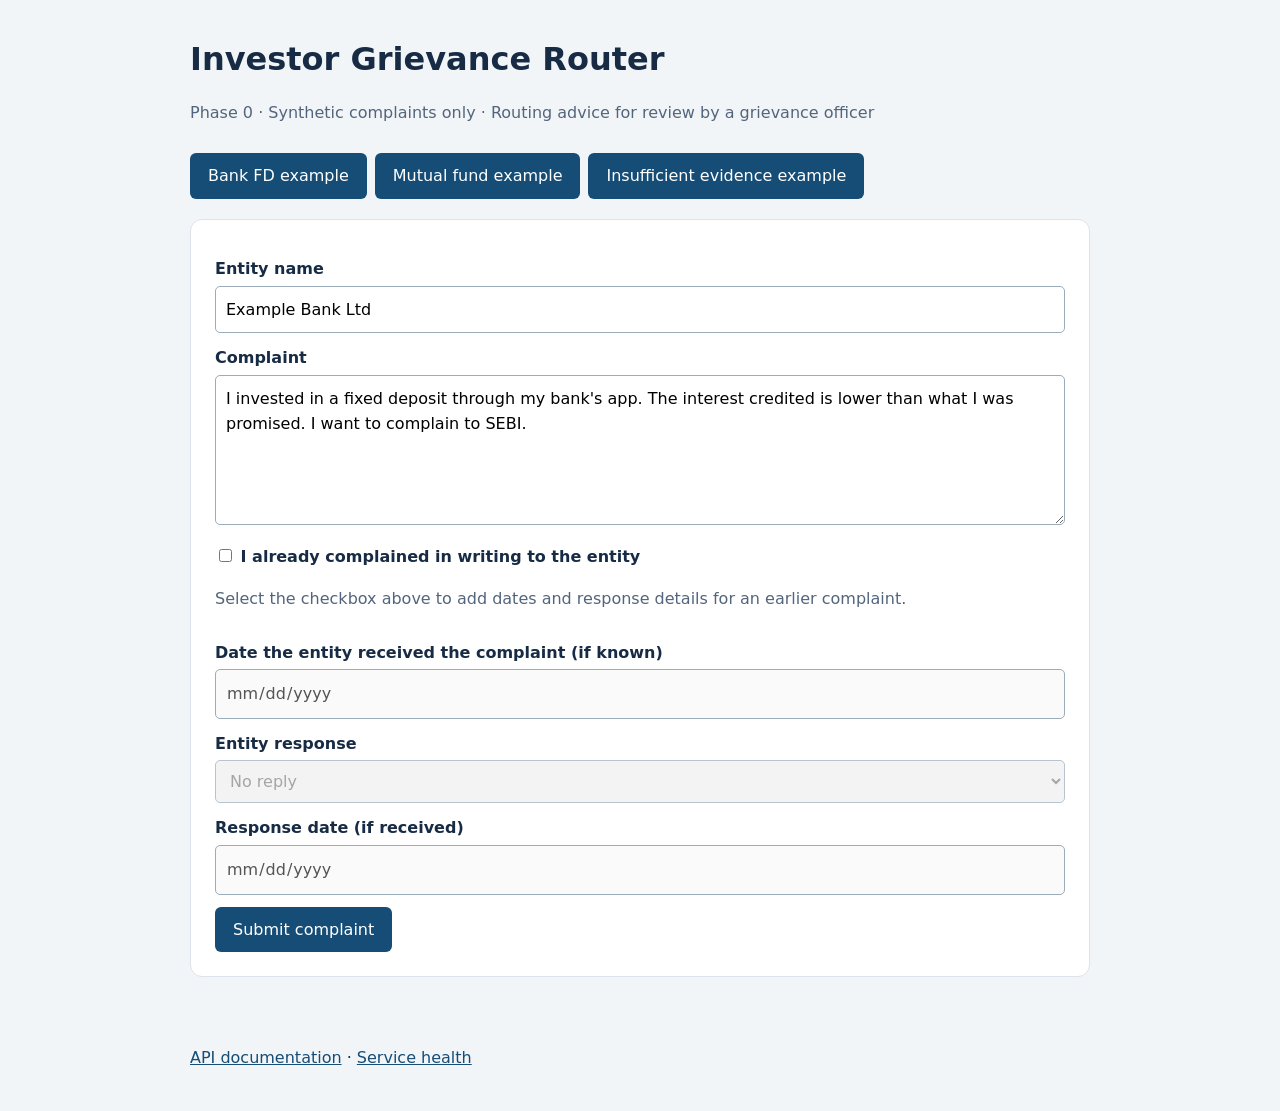
==== app/static/index.html @ 8669c301 "feat: implement verified Phase 0 grievance routing application" ====
<!doctype html>
<html lang="en">
<head>
  <meta charset="utf-8"><meta name="viewport" content="width=device-width,initial-scale=1">
  <title>Investor Grievance Router</title>
  <style>
    :root{font:16px/1.6 system-ui;color:#172b44;background:#f2f5f8}body{max-width:900px;margin:40px auto;padding:0 20px}h1{line-height:1.2}form,section{background:white;padding:24px;border-radius:12px;margin:20px 0;border:1px solid #dde3eb}label{display:block;margin:12px 0 4px;font-weight:600}input,textarea,select,button{font:inherit;box-sizing:border-box}input:not([type=checkbox]),textarea,select{width:100%;padding:10px;border:1px solid #9aabba;border-radius:5px}button{padding:10px 18px;margin:12px 8px 0 0;border:0;border-radius:6px;background:#164d77;color:white;cursor:pointer}button:disabled{opacity:.5}pre{white-space:pre-wrap;overflow-wrap:anywhere;background:#f2f5f8;padding:14px;font:14px/1.6 system-ui}.note{color:#53657c}.error{color:#a02525}#status{min-height:2em}a{color:#164d77}
  </style>
</head>
<body>
  <h1>Investor Grievance Router</h1>
  <p class="note">Phase 0 · Synthetic complaints only · Routing advice for review by a grievance officer</p>
  <button type="button" data-demo="fd">Bank FD example</button><button type="button" data-demo="mf">Mutual fund example</button><button type="button" data-demo="unknown">Insufficient evidence example</button>
  <form id="complaint-form">
    <label for="entity">Entity name</label><input id="entity" required maxlength="200" value="Example Bank Ltd">
    <label for="complaint">Complaint</label><textarea id="complaint" required minlength="20" maxlength="5000" rows="5"></textarea>
    <label><input type="checkbox" id="approached"> I already complained in writing to the entity</label>
    <p class="note">Select the checkbox above to add dates and response details for an earlier complaint.</p>
    <fieldset id="prior-details" disabled style="border:0;padding:0;margin:0">
    <label for="prior-date">Date the entity received the complaint (if known)</label><input id="prior-date" type="date" min="1900-01-01">
    <label for="reply">Entity response</label><select id="reply"><option value="none">No reply</option><option value="pending">Pending</option><option value="rejected">Rejected</option><option value="unsatisfactory">Unsatisfactory</option><option value="resolved">Resolved</option></select>
    <label for="reply-date">Response date (if received)</label><input id="reply-date" type="date" min="1900-01-01">
    </fieldset>
    <button id="submit" type="submit">Submit complaint</button>
  </form>
  <p id="status" role="status" aria-live="polite"></p>
  <section id="result" hidden></section>
  <p><a href="/docs">API documentation</a> · <a href="/health">Service health</a></p>
  <script>
    const $ = id => document.getElementById(id);
    const demos = {
      fd: ["Example Bank Ltd", "I invested in a fixed deposit through my bank's app. The interest credited is lower than what I was promised. I want to complain to SEBI."],
      mf: ["Example AMC", "My mutual fund redemption proceeds haven't been paid for 3 weeks."],
      unknown: ["Example Insurance", "My health insurance claim was rejected and I need help raising a complaint."]
    };
    function syncPriorDetails(){
      const approached=$('approached').checked;$('prior-details').disabled=!approached;
      if(!approached){$('prior-date').value='';$('reply').value='none';$('reply-date').value='';}
      validateDates();
    }
    function validateDates(){
      const now=new Date();const today=`${now.getFullYear()}-${String(now.getMonth()+1).padStart(2,'0')}-${String(now.getDate()).padStart(2,'0')}`;
      for(const id of ['prior-date','reply-date']){
        const input=$(id);input.max=today;input.setCustomValidity('');
        if(input.value && (input.value<'1900-01-01' || input.value>today))input.setCustomValidity('Enter a date between 1 January 1900 and today.');
      }
      const prior=$('prior-date').value,reply=$('reply-date').value;
      if(reply && !prior)$('reply-date').setCustomValidity('Enter the date the entity received your complaint before adding a response date.');
      else if(prior && reply && reply<prior)$('reply-date').setCustomValidity('The response date cannot be before the complaint date.');
    }
    $('approached').addEventListener('change',syncPriorDetails);
    for(const id of ['prior-date','reply-date'])$(id).addEventListener('input',validateDates);
    $('complaint-form').addEventListener('invalid',event=>{
      $('status').className='error';$('status').textContent=event.target.validationMessage;
    },true);
    function preset(key){[$('entity').value,$('complaint').value]=demos[key];$('approached').checked=false;syncPriorDetails();}
    document.querySelectorAll('[data-demo]').forEach(b=>b.onclick=()=>preset(b.dataset.demo));preset('fd');
    function add(parent,tag,text){const e=document.createElement(tag);e.textContent=text;parent.appendChild(e);return e;}
    function render(result){const root=$('result');root.replaceChildren();root.hidden=false;
      add(root,'h2',result.target_authority);add(root,'p',result.uncertain?'Human review required':result.routing.replaceAll('_',' '));
      add(root,'h3','What to do now');add(root,'p',result.immediate_action);
      add(root,'h3','Reasoning');add(root,'p',result.rationale);
      add(root,'p','Product: '+result.product+' · Entity: '+result.entity_type+' · Eligibility: '+result.eligibility.replaceAll('_',' '));
      add(root,'h3','Next steps');const list=add(root,'ol','');result.next_steps.forEach(s=>add(list,'li',s));
      add(root,'h3','Regulatory evidence');result.regulatory_citations.forEach(c=>{const d=add(root,'details','');add(d,'summary',`${c.document_id} · §${c.section} · PDF page ${c.page}`);add(d,'pre',c.quote);add(d,'small',`${c.filename} | ${c.chunk_id} | SHA-256: ${c.sha256}`);});
      add(root,'p',result.verification);const trace=add(root,'details','');add(trace,'summary','Agent handoff and retrieval trace');result.agent_trace.forEach(e=>add(trace,'p',e.agent+' → '+e.action+': '+e.detail));
    }
    function validationMessage(detail){
      if(typeof detail==='string')return detail;
      const labels={entity_complaint_date:'Complaint date',entity_response_date:'Response date',incident_date:'Incident date',complaint_text:'Complaint',entity_name:'Entity name'};
      if(Array.isArray(detail))return detail.map(error=>{
        const field=(error.loc||[]).filter(part=>part!=='body').pop();const label=labels[field]||field;
        return (label?label+': ':'')+(error.msg||'Check your input').replace(/^Value error, /,'');
      }).join('\n');
      return 'Unable to submit the complaint. Please check your input and try again.';
    }
    async function json(url,options){const response=await fetch(url,options);const body=await response.json();if(!response.ok)throw Error(validationMessage(body.detail));return body;}
    $('complaint-form').onsubmit=async event=>{event.preventDefault();validateDates();if(!$('complaint-form').reportValidity())return;$('submit').disabled=true;$('result').hidden=true;$('status').className='';
      try{const payload={complaint_text:$('complaint').value,entity_name:$('entity').value,approached_entity_first:$('approached').checked};
        if(payload.approached_entity_first){payload.entity_response=$('reply').value;if($('prior-date').value)payload.entity_complaint_date=$('prior-date').value;if($('reply-date').value)payload.entity_response_date=$('reply-date').value;}
        const job=await json('/api/v1/grievances',{method:'POST',headers:{'Content-Type':'application/json'},body:JSON.stringify(payload)});
        const deadline=Date.now()+240000;
        while(Date.now()<deadline){const state=await json(job.status_url);$('status').textContent=`Run ${job.run_id}: ${state.status}`;
          if(state.status==='finished'){render(await json(job.result_url));return;}
          if(['failed','stopped','canceled'].includes(state.status))throw Error(state.error||'Processing failed');
          await new Promise(resolve=>setTimeout(resolve,1000));}
        throw Error('Polling timed out. Check the run status at '+job.status_url);
      }catch(error){$('status').className='error';$('status').textContent=error.message;}finally{$('submit').disabled=false;}
    };
  </script>
</body>
</html>
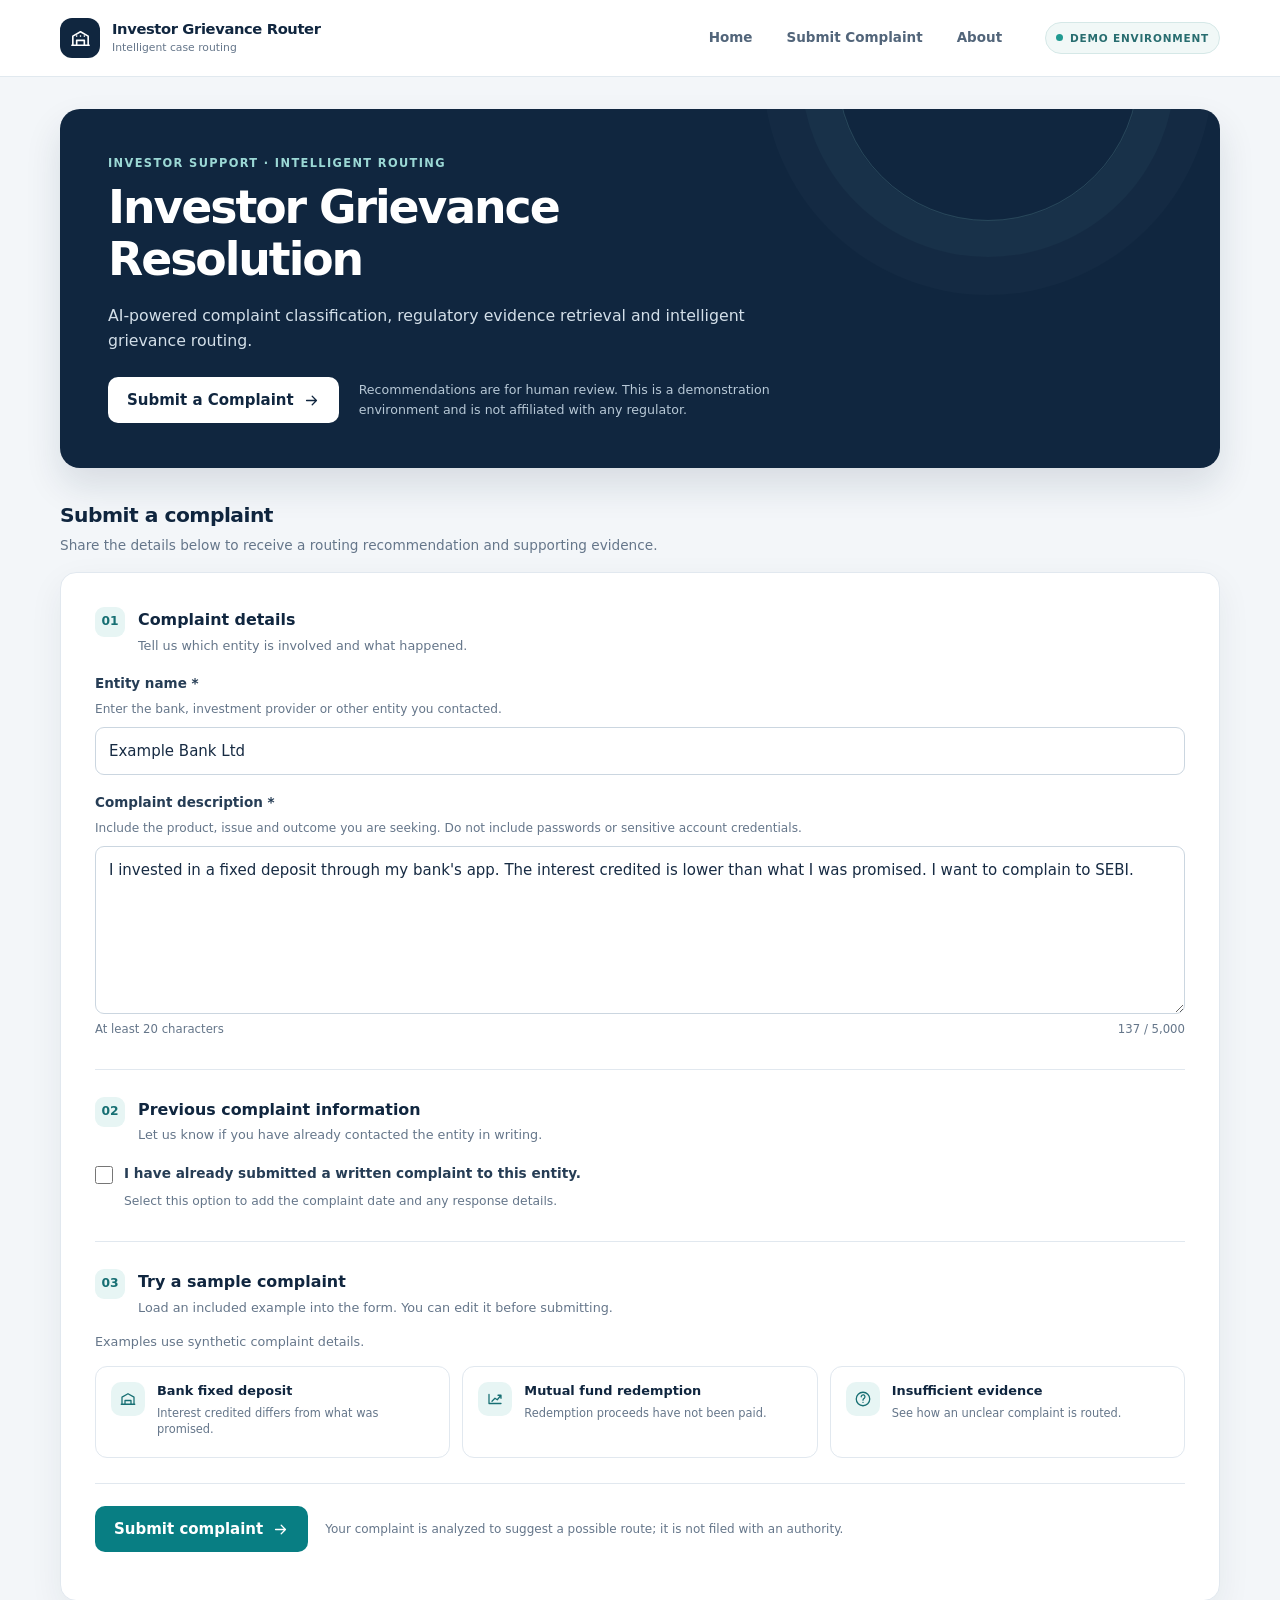
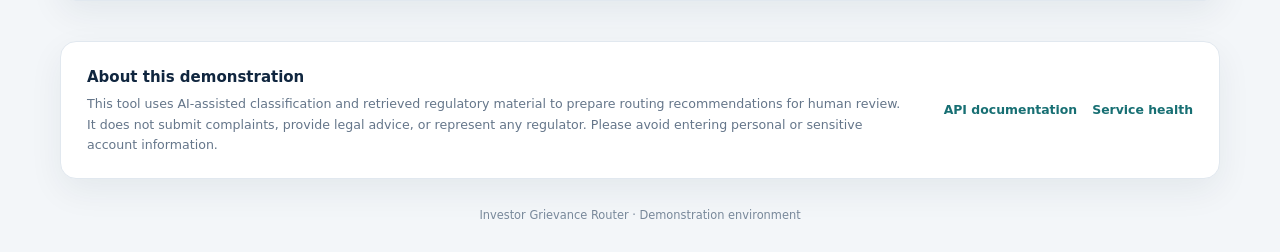
==== commit 7389d79e: "Redesign investor grievance router UI" ====
--- a/app/static/index.html
+++ b/app/static/index.html
@@ -1,31 +1,452 @@
 <!doctype html>
 <html lang="en">
 <head>
-  <meta charset="utf-8"><meta name="viewport" content="width=device-width,initial-scale=1">
+  <meta charset="utf-8">
+  <meta name="viewport" content="width=device-width, initial-scale=1">
+  <meta name="theme-color" content="#10263f">
   <title>Investor Grievance Router</title>
   <style>
-    :root{font:16px/1.6 system-ui;color:#172b44;background:#f2f5f8}body{max-width:900px;margin:40px auto;padding:0 20px}h1{line-height:1.2}form,section{background:white;padding:24px;border-radius:12px;margin:20px 0;border:1px solid #dde3eb}label{display:block;margin:12px 0 4px;font-weight:600}input,textarea,select,button{font:inherit;box-sizing:border-box}input:not([type=checkbox]),textarea,select{width:100%;padding:10px;border:1px solid #9aabba;border-radius:5px}button{padding:10px 18px;margin:12px 8px 0 0;border:0;border-radius:6px;background:#164d77;color:white;cursor:pointer}button:disabled{opacity:.5}pre{white-space:pre-wrap;overflow-wrap:anywhere;background:#f2f5f8;padding:14px;font:14px/1.6 system-ui}.note{color:#53657c}.error{color:#a02525}#status{min-height:2em}a{color:#164d77}
+    :root {
+      color-scheme: light;
+      font-family: Inter, ui-sans-serif, system-ui, -apple-system, BlinkMacSystemFont, "Segoe UI", sans-serif;
+      color: #172b43;
+      background: #f3f6f9;
+      font-synthesis: none;
+      text-rendering: optimizeLegibility;
+      --navy: #10263f;
+      --navy-2: #193b5b;
+      --ink: #172b43;
+      --muted: #65768a;
+      --line: #e1e8ef;
+      --surface: #fff;
+      --soft: #f6f9fb;
+      --teal: #087e83;
+      --teal-soft: #e7f5f4;
+      --warning: #8a5b0a;
+      --warning-soft: #fff7e7;
+      --danger: #a53d3d;
+      --danger-soft: #fff0ef;
+      --shadow: 0 12px 34px rgba(16, 38, 63, .065);
+      font-size: 15px;
+      line-height: 1.6;
+    }
+
+    * { box-sizing: border-box; }
+    html { scroll-behavior: smooth; scroll-padding-top: 96px; }
+    body { margin: 0; min-width: 320px; background: #f3f6f9; }
+    button, input, textarea, select { font: inherit; }
+    button, a { -webkit-tap-highlight-color: transparent; }
+    button:focus-visible, a:focus-visible, input:focus-visible, textarea:focus-visible,
+    select:focus-visible, summary:focus-visible {
+      outline: 3px solid rgba(8, 126, 131, .38);
+      outline-offset: 3px;
+    }
+    a { color: inherit; }
+    [hidden] { display: none !important; }
+
+    .topbar {
+      position: sticky;
+      z-index: 10;
+      top: 0;
+      border-bottom: 1px solid rgba(222, 231, 238, .9);
+      background: rgba(255, 255, 255, .96);
+      backdrop-filter: blur(12px);
+    }
+    .topbar-inner {
+      width: min(1160px, calc(100% - 48px));
+      min-height: 76px;
+      margin: 0 auto;
+      display: flex;
+      align-items: center;
+      gap: 30px;
+    }
+    .brand { display: flex; align-items: center; gap: 12px; text-decoration: none; min-width: max-content; }
+    .brand-mark {
+      width: 40px; height: 40px; display: grid; place-items: center;
+      color: #fff; background: var(--navy); border-radius: 12px;
+    }
+    .brand-name { display: block; color: var(--navy); font-size: .98rem; font-weight: 750; letter-spacing: -.025em; line-height: 1.25; }
+    .brand-caption { display: block; color: var(--muted); font-size: .72rem; line-height: 1.35; margin-top: 3px; }
+    .nav { display: flex; align-items: center; gap: 8px; margin-left: auto; }
+    .nav a {
+      padding: 9px 13px; border-radius: 9px; color: #52657a;
+      font-size: .9rem; font-weight: 600; text-decoration: none; transition: background .18s, color .18s;
+    }
+    .nav a:hover, .nav a:focus-visible { color: var(--navy); background: #f0f5f8; }
+    .demo-badge {
+      display: inline-flex; align-items: center; gap: 7px; padding: 7px 10px;
+      border: 1px solid #d5e8e7; border-radius: 999px; background: #f1f8f7;
+      color: #286d70; font-size: .7rem; font-weight: 800; letter-spacing: .075em; white-space: nowrap;
+    }
+    .demo-dot { width: 7px; height: 7px; border-radius: 50%; background: #209a91; }
+
+    .page-shell { width: min(1160px, calc(100% - 48px)); margin: 0 auto; }
+    .hero {
+      position: relative; overflow: hidden; margin: 32px 0 26px; padding: 45px 48px;
+      border-radius: 20px; color: #fff; background: var(--navy);
+      box-shadow: 0 18px 36px rgba(16, 38, 63, .12);
+    }
+    .hero:after {
+      position: absolute; content: ""; width: 300px; height: 300px; right: 7%; top: -190px;
+      border: 1px solid rgba(151, 218, 216, .18); border-radius: 50%;
+      box-shadow: 0 0 0 36px rgba(151, 218, 216, .035), 0 0 0 74px rgba(151, 218, 216, .025);
+      pointer-events: none;
+    }
+    .hero-content { position: relative; z-index: 1; max-width: 760px; }
+    .eyebrow { margin: 0 0 10px; color: #9bd8d5; font-size: .76rem; font-weight: 800; letter-spacing: .12em; text-transform: uppercase; }
+    .hero h1 { margin: 0; max-width: 700px; font-size: clamp(2rem, 4vw, 3.05rem); line-height: 1.13; letter-spacing: -.045em; }
+    .hero-copy { max-width: 640px; margin: 17px 0 24px; color: #d3dfe9; font-size: 1.05rem; }
+    .hero-bottom { display: flex; align-items: center; gap: 20px; flex-wrap: wrap; }
+    .hero-note { margin: 0; max-width: 470px; color: #b7c8d6; font-size: .84rem; }
+    .button {
+      display: inline-flex; align-items: center; justify-content: center; gap: 9px;
+      min-height: 46px; padding: 10px 18px; border: 1px solid transparent; border-radius: 10px;
+      color: #fff; background: var(--teal); font-weight: 700; text-decoration: none; cursor: pointer;
+      transition: background .18s, border-color .18s, transform .18s, box-shadow .18s;
+    }
+    .button:hover:not(:disabled) { background: #076e73; box-shadow: 0 6px 15px rgba(8, 126, 131, .2); transform: translateY(-1px); }
+    .button:disabled { opacity: .68; cursor: wait; }
+    .button-primary { background: #087e83; }
+    .button-secondary { color: var(--navy); background: #fff; border-color: var(--line); }
+    .button-secondary:hover:not(:disabled) { color: var(--navy); background: #f5f8fa; border-color: #b9cad8; box-shadow: none; }
+    .button-hero { color: var(--navy); background: #fff; }
+    .button-hero:hover:not(:disabled) { color: var(--navy); background: #eef7f7; }
+
+    .section-heading { display: flex; align-items: end; justify-content: space-between; gap: 20px; margin: 31px 0 15px; }
+    .section-heading h2 { margin: 0; color: var(--navy); font-size: 1.35rem; letter-spacing: -.025em; }
+    .section-heading p { margin: 4px 0 0; color: var(--muted); font-size: .91rem; }
+    .form-card, .result-card, .about-card {
+      border: 1px solid var(--line); border-radius: 16px; background: var(--surface); box-shadow: var(--shadow);
+    }
+    .form-card { padding: clamp(20px, 4vw, 34px); }
+    .form-section + .form-section { margin-top: 30px; padding-top: 27px; border-top: 1px solid var(--line); }
+    .form-section-head { display: flex; gap: 13px; align-items: flex-start; margin-bottom: 17px; }
+    .section-number {
+      flex: 0 0 auto; display: grid; place-items: center; width: 30px; height: 30px;
+      border-radius: 9px; color: #176f73; background: var(--teal-soft); font-size: .82rem; font-weight: 800;
+    }
+    .form-section h3 { margin: 0; color: var(--navy); font-size: 1.06rem; }
+    .form-section-head p { margin: 3px 0 0; color: var(--muted); font-size: .85rem; }
+    .field + .field { margin-top: 17px; }
+    .field label, .field-label { display: block; margin: 0 0 6px; color: #263d55; font-size: .9rem; font-weight: 700; }
+    .field-hint { display: block; color: var(--muted); font-size: .81rem; font-weight: 400; margin: -1px 0 8px; }
+    .control {
+      display: block; width: 100%; min-height: 46px; padding: 11px 13px;
+      border: 1px solid #cbd6e0; border-radius: 9px; color: var(--ink); background: #fff;
+      transition: border-color .16s, box-shadow .16s;
+    }
+    .control::placeholder { color: #98a7b6; }
+    .control:hover { border-color: #9eb2c2; }
+    .control:focus { outline: none; border-color: #25888a; box-shadow: 0 0 0 3px rgba(8, 126, 131, .12); }
+    textarea.control { min-height: 145px; resize: vertical; }
+    .input-meta { display: flex; justify-content: space-between; gap: 12px; margin-top: 6px; color: var(--muted); font-size: .78rem; }
+    .check-row {
+      display: flex; align-items: flex-start; gap: 11px; width: fit-content; max-width: 100%;
+      color: #263d55; font-size: .91rem; font-weight: 700; cursor: pointer;
+    }
+    .check-row input { flex: 0 0 auto; width: 18px; height: 18px; margin: 3px 0 0; accent-color: var(--teal); }
+    .prior-help { margin: 7px 0 0 29px; color: var(--muted); font-size: .82rem; }
+    .conditional-panel {
+      display: grid; grid-template-rows: 0fr; opacity: 0; margin-top: 0;
+      transition: grid-template-rows .24s ease, opacity .2s ease, margin .24s ease;
+    }
+    .conditional-panel.is-open { grid-template-rows: 1fr; opacity: 1; margin-top: 17px; }
+    .conditional-inner { overflow: hidden; min-height: 0; }
+    .conditional-box { padding: 18px; border: 1px solid #d9e8e8; border-radius: 12px; background: #f6fbfb; }
+    .conditional-title { margin: 0 0 13px; color: #286d70; font-size: .83rem; font-weight: 750; }
+    .conditional-grid { display: grid; grid-template-columns: repeat(2, minmax(0, 1fr)); gap: 14px; }
+    .conditional-grid .field + .field { margin-top: 0; }
+    .sample-intro { margin: -3px 0 14px; color: var(--muted); font-size: .85rem; }
+    .sample-grid { display: grid; grid-template-columns: repeat(3, minmax(0, 1fr)); gap: 12px; }
+    .sample-card {
+      display: flex; align-items: flex-start; gap: 12px; min-height: 92px; padding: 15px;
+      border: 1px solid var(--line); border-radius: 12px; color: var(--ink); background: #fff;
+      text-align: left; cursor: pointer; transition: border-color .16s, background .16s, transform .16s, box-shadow .16s;
+    }
+    .sample-card:hover { border-color: #92bcbb; background: #fbfefe; box-shadow: 0 7px 16px rgba(16, 38, 63, .06); transform: translateY(-2px); }
+    .sample-card:active { transform: translateY(0); }
+    .sample-icon { flex: 0 0 auto; display: grid; place-items: center; width: 34px; height: 34px; border-radius: 10px; color: #176f73; background: var(--teal-soft); }
+    .sample-card strong { display: block; color: var(--navy); font-size: .86rem; line-height: 1.35; }
+    .sample-card small { display: block; margin-top: 5px; color: var(--muted); font-size: .76rem; line-height: 1.45; }
+    .submit-row { display: flex; align-items: center; gap: 17px; margin-top: 25px; padding-top: 22px; border-top: 1px solid var(--line); }
+    .submit-disclaimer { margin: 0; color: var(--muted); font-size: .8rem; }
+    .spinner {
+      width: 17px; height: 17px; border: 2px solid rgba(255,255,255,.48); border-top-color: #fff;
+      border-radius: 50%; animation: spin .75s linear infinite;
+    }
+    @keyframes spin { to { transform: rotate(360deg); } }
+    .status-message {
+      display: flex; align-items: flex-start; gap: 10px; min-height: 0; margin-top: 14px;
+      padding: 0; color: #286d70; font-size: .9rem;
+    }
+    .status-message:not(:empty) { padding: 12px 14px; border: 1px solid #d5e8e7; border-radius: 10px; background: #f1f8f7; }
+    .status-message.is-error { color: var(--danger); }
+    .status-message.is-error:not(:empty) { border-color: #f0d7d4; background: var(--danger-soft); }
+    .status-message.is-loading { color: #315b77; }
+    .status-message.is-loading:not(:empty) { border-color: #dce8f0; background: #f1f6fa; }
+    .status-icon { flex: 0 0 auto; margin-top: 2px; }
+
+    .result-section { margin-top: 34px; }
+    .result-topline { display: flex; align-items: center; justify-content: space-between; gap: 12px; margin-bottom: 15px; }
+    .result-topline h2 { margin: 0; color: var(--navy); font-size: 1.35rem; }
+    .result-run { color: var(--muted); font-size: .78rem; }
+    .result-grid { display: grid; grid-template-columns: repeat(2, minmax(0, 1fr)); gap: 16px; }
+    .result-card { padding: 22px; min-width: 0; }
+    .result-card.wide { grid-column: 1 / -1; }
+    .card-label { display: flex; align-items: center; gap: 9px; margin: 0 0 12px; color: #5b6e82; font-size: .75rem; font-weight: 800; letter-spacing: .075em; text-transform: uppercase; }
+    .card-label .small-icon { color: var(--teal); }
+    .result-card h3 { margin: 0; color: var(--navy); font-size: 1.14rem; letter-spacing: -.02em; }
+    .result-card p { margin: 8px 0 0; color: #455b70; }
+    .route-summary { display: flex; align-items: flex-start; justify-content: space-between; gap: 15px; }
+    .route-summary h3 { font-size: 1.25rem; }
+    .status-pill {
+      flex: 0 0 auto; display: inline-flex; align-items: center; gap: 7px; padding: 6px 10px;
+      border-radius: 999px; color: #28716d; background: #eaf6f2; font-size: .73rem; font-weight: 800;
+    }
+    .status-pill.warning { color: var(--warning); background: var(--warning-soft); }
+    .warning-callout { margin-top: 14px; padding: 12px 14px; border-left: 3px solid #d59927; border-radius: 0 9px 9px 0; color: #76500e; background: var(--warning-soft); font-size: .88rem; font-weight: 650; }
+    .action-card { border-color: #d4e9e7; background: #f3faf9; }
+    .action-card .card-label { color: #28716d; }
+    .action-card p { color: #244e52; font-weight: 600; }
+    .analysis-grid { display: grid; grid-template-columns: repeat(4, minmax(0, 1fr)); gap: 12px; margin: 0; }
+    .analysis-item { min-width: 0; padding: 12px; border-radius: 10px; background: var(--soft); }
+    .analysis-item dt { color: var(--muted); font-size: .75rem; font-weight: 700; }
+    .analysis-item dd { margin: 4px 0 0; color: var(--navy); font-size: .9rem; font-weight: 700; overflow-wrap: anywhere; }
+    .steps-list { list-style: none; counter-reset: step; margin: 0; padding: 0; }
+    .steps-list li { position: relative; display: flex; align-items: flex-start; gap: 13px; padding: 0 0 18px; color: #354d63; }
+    .steps-list li:last-child { padding-bottom: 0; }
+    .steps-list li:before {
+      counter-increment: step; content: counter(step); flex: 0 0 auto; display: grid; place-items: center;
+      width: 27px; height: 27px; border: 1px solid #c9e2e0; border-radius: 50%;
+      color: #176f73; background: #f2faf9; font-size: .77rem; font-weight: 800;
+    }
+    .steps-list li:not(:last-child):after { position: absolute; content: ""; left: 13px; top: 29px; bottom: 1px; border-left: 1px solid #d9e5e9; }
+    .evidence-list { display: grid; gap: 10px; }
+    .evidence-item { overflow: hidden; border: 1px solid var(--line); border-radius: 11px; background: #fff; }
+    .evidence-item[open] { border-color: #cbdedc; }
+    .evidence-item summary { display: flex; align-items: center; gap: 11px; padding: 14px 16px; color: var(--navy); font-size: .9rem; font-weight: 700; cursor: pointer; list-style: none; }
+    .evidence-item summary::-webkit-details-marker { display: none; }
+    .evidence-item summary:after { content: "+"; margin-left: auto; color: var(--teal); font-size: 1.2rem; font-weight: 500; }
+    .evidence-item[open] summary:after { content: "−"; }
+    .evidence-tag { flex: 0 0 auto; padding: 3px 7px; border-radius: 6px; color: #286d70; background: var(--teal-soft); font-size: .69rem; font-weight: 800; }
+    .evidence-body { padding: 0 16px 16px; }
+    .evidence-quote { margin: 0; padding: 13px 15px; border-left: 3px solid #68aaa8; border-radius: 0 8px 8px 0; color: #31495f; background: #f5f9fa; font-family: inherit; font-size: .88rem; white-space: pre-wrap; overflow-wrap: anywhere; }
+    .evidence-meta { display: grid; grid-template-columns: repeat(2, minmax(0, 1fr)); gap: 8px 18px; margin: 13px 0 0; }
+    .evidence-meta div { min-width: 0; }
+    .evidence-meta dt { color: var(--muted); font-size: .72rem; font-weight: 700; }
+    .evidence-meta dd { margin: 2px 0 0; color: #354d63; font-size: .78rem; overflow-wrap: anywhere; }
+    .trace-details { border: 1px solid var(--line); border-radius: 11px; background: #fafcfd; }
+    .trace-details summary { padding: 14px 16px; color: var(--navy); font-size: .9rem; font-weight: 700; cursor: pointer; }
+    .trace-content { padding: 0 16px 16px; }
+    .verification-copy { margin: 0 0 14px; padding: 12px 14px; border-radius: 9px; color: #455b70; background: #f1f5f8; font-size: .87rem; }
+    .trace-list { display: grid; gap: 9px; }
+    .trace-event { padding: 12px; border: 1px solid #e6edf2; border-radius: 9px; background: #fff; }
+    .trace-event strong { color: #286d70; font-size: .78rem; text-transform: capitalize; }
+    .trace-event p { margin: 4px 0 0; font-size: .83rem; }
+    .empty-evidence { margin: 0; padding: 15px; border-radius: 9px; color: var(--muted); background: var(--soft); font-size: .88rem; }
+
+    .about-card { display: grid; grid-template-columns: 1fr auto; gap: 22px; align-items: center; margin: 40px 0 27px; padding: 23px 26px; }
+    .about-card h2 { margin: 0; color: var(--navy); font-size: 1rem; }
+    .about-card p { max-width: 820px; margin: 5px 0 0; color: var(--muted); font-size: .84rem; }
+    .about-links { display: flex; gap: 15px; flex-wrap: wrap; }
+    .about-links a { color: #176f73; font-size: .83rem; font-weight: 700; text-decoration: none; }
+    .about-links a:hover { text-decoration: underline; }
+    .footer { padding: 0 0 28px; color: #78889a; font-size: .76rem; text-align: center; }
+
+    @media (max-width: 820px) {
+      .topbar-inner, .page-shell { width: min(100% - 32px, 700px); }
+      .topbar-inner { min-height: 70px; gap: 12px; flex-wrap: wrap; padding: 11px 0; }
+      .brand { margin-right: auto; }
+      .nav { order: 3; width: 100%; justify-content: center; border-top: 1px solid #edf1f4; padding-top: 7px; }
+      .nav a { flex: 1; text-align: center; }
+      .hero { margin-top: 24px; padding: 36px 32px; }
+      .sample-grid { grid-template-columns: 1fr; }
+      .sample-card { min-height: 74px; }
+      .analysis-grid { grid-template-columns: repeat(2, minmax(0, 1fr)); }
+    }
+    @media (max-width: 560px) {
+      .topbar-inner, .page-shell { width: calc(100% - 28px); }
+      .brand-mark { width: 36px; height: 36px; }
+      .brand-name { font-size: .9rem; }
+      .brand-caption { font-size: .67rem; }
+      .demo-badge { padding: 6px 8px; font-size: .62rem; }
+      .nav { gap: 2px; }
+      .nav a { padding: 7px 5px; font-size: .82rem; }
+      .hero { margin: 17px 0 22px; padding: 30px 22px; border-radius: 15px; }
+      .hero-copy { font-size: .96rem; }
+      .hero-bottom { align-items: flex-start; flex-direction: column; gap: 13px; }
+      .section-heading { align-items: flex-start; flex-direction: column; gap: 2px; }
+      .form-card { padding: 20px 16px; border-radius: 13px; }
+      .conditional-grid, .result-grid { grid-template-columns: 1fr; }
+      .result-card.wide { grid-column: auto; }
+      .result-card { padding: 18px; }
+      .analysis-grid { grid-template-columns: repeat(2, minmax(0, 1fr)); }
+      .route-summary { flex-direction: column; }
+      .submit-row { align-items: flex-start; flex-direction: column; }
+      .submit-row .button { width: 100%; }
+      .about-card { grid-template-columns: 1fr; padding: 20px; }
+      .evidence-meta { grid-template-columns: 1fr; }
+    }
+    @media (prefers-reduced-motion: reduce) {
+      *, *:before, *:after { scroll-behavior: auto !important; animation-duration: .01ms !important; transition-duration: .01ms !important; }
+    }
   </style>
 </head>
 <body>
-  <h1>Investor Grievance Router</h1>
-  <p class="note">Phase 0 · Synthetic complaints only · Routing advice for review by a grievance officer</p>
-  <button type="button" data-demo="fd">Bank FD example</button><button type="button" data-demo="mf">Mutual fund example</button><button type="button" data-demo="unknown">Insufficient evidence example</button>
-  <form id="complaint-form">
-    <label for="entity">Entity name</label><input id="entity" required maxlength="200" value="Example Bank Ltd">
-    <label for="complaint">Complaint</label><textarea id="complaint" required minlength="20" maxlength="5000" rows="5"></textarea>
-    <label><input type="checkbox" id="approached"> I already complained in writing to the entity</label>
-    <p class="note">Select the checkbox above to add dates and response details for an earlier complaint.</p>
-    <fieldset id="prior-details" disabled style="border:0;padding:0;margin:0">
-    <label for="prior-date">Date the entity received the complaint (if known)</label><input id="prior-date" type="date" min="1900-01-01">
-    <label for="reply">Entity response</label><select id="reply"><option value="none">No reply</option><option value="pending">Pending</option><option value="rejected">Rejected</option><option value="unsatisfactory">Unsatisfactory</option><option value="resolved">Resolved</option></select>
-    <label for="reply-date">Response date (if received)</label><input id="reply-date" type="date" min="1900-01-01">
-    </fieldset>
-    <button id="submit" type="submit">Submit complaint</button>
-  </form>
-  <p id="status" role="status" aria-live="polite"></p>
-  <section id="result" hidden></section>
-  <p><a href="/docs">API documentation</a> · <a href="/health">Service health</a></p>
+  <header class="topbar">
+    <div class="topbar-inner">
+      <a class="brand" href="#home" aria-label="Investor Grievance Router home">
+        <span class="brand-mark" aria-hidden="true">
+          <svg width="23" height="23" viewBox="0 0 24 24" fill="none">
+            <path d="M4 19V9.5L12 5l8 4.5V19M8 19v-5h8v5M3 19h18M8 9.5h.01M12 9.5h.01M16 9.5h.01" stroke="currentColor" stroke-width="1.7" stroke-linecap="round" stroke-linejoin="round"/>
+          </svg>
+        </span>
+        <span><span class="brand-name">Investor Grievance Router</span><span class="brand-caption">Intelligent case routing</span></span>
+      </a>
+      <nav class="nav" aria-label="Main navigation">
+        <a href="#home">Home</a>
+        <a href="#submit">Submit Complaint</a>
+        <a href="#about">About</a>
+      </nav>
+      <span class="demo-badge"><span class="demo-dot" aria-hidden="true"></span>DEMO ENVIRONMENT</span>
+    </div>
+  </header>
+
+  <main class="page-shell" id="home">
+    <section class="hero" aria-labelledby="hero-title">
+      <div class="hero-content">
+        <p class="eyebrow">Investor support · intelligent routing</p>
+        <h1 id="hero-title">Investor Grievance Resolution</h1>
+        <p class="hero-copy">AI-powered complaint classification, regulatory evidence retrieval and intelligent grievance routing.</p>
+        <div class="hero-bottom">
+          <a class="button button-hero" href="#submit">
+            Submit a Complaint
+            <svg aria-hidden="true" width="17" height="17" viewBox="0 0 24 24" fill="none"><path d="M5 12h14m-6-6 6 6-6 6" stroke="currentColor" stroke-width="1.8" stroke-linecap="round" stroke-linejoin="round"/></svg>
+          </a>
+          <p class="hero-note">Recommendations are for human review. This is a demonstration environment and is not affiliated with any regulator.</p>
+        </div>
+      </div>
+    </section>
+
+    <section id="submit" aria-labelledby="submit-title">
+      <div class="section-heading">
+        <div>
+          <h2 id="submit-title">Submit a complaint</h2>
+          <p>Share the details below to receive a routing recommendation and supporting evidence.</p>
+        </div>
+      </div>
+
+      <form class="form-card" id="complaint-form" novalidate>
+        <section class="form-section" aria-labelledby="details-title">
+          <div class="form-section-head">
+            <span class="section-number" aria-hidden="true">01</span>
+            <div><h3 id="details-title">Complaint details</h3><p>Tell us which entity is involved and what happened.</p></div>
+          </div>
+          <div class="field">
+            <label for="entity">Entity name <span aria-hidden="true">*</span></label>
+            <span class="field-hint" id="entity-hint">Enter the bank, investment provider or other entity you contacted.</span>
+            <input class="control" id="entity" name="entity_name" required maxlength="200" value="Example Bank Ltd" aria-describedby="entity-hint">
+          </div>
+          <div class="field">
+            <label for="complaint">Complaint description <span aria-hidden="true">*</span></label>
+            <span class="field-hint" id="complaint-hint">Include the product, issue and outcome you are seeking. Do not include passwords or sensitive account credentials.</span>
+            <textarea class="control" id="complaint" name="complaint_text" required minlength="20" maxlength="5000" rows="6" aria-describedby="complaint-hint character-count" placeholder="Describe what happened, when it happened, and how the entity responded."></textarea>
+            <div class="input-meta"><span>At least 20 characters</span><span id="character-count" aria-live="polite">0 / 5,000</span></div>
+          </div>
+        </section>
+
+        <section class="form-section" aria-labelledby="prior-title">
+          <div class="form-section-head">
+            <span class="section-number" aria-hidden="true">02</span>
+            <div><h3 id="prior-title">Previous complaint information</h3><p>Let us know if you have already contacted the entity in writing.</p></div>
+          </div>
+          <label class="check-row" for="approached">
+            <input type="checkbox" id="approached" name="approached_entity_first" aria-controls="prior-panel" aria-expanded="false">
+            <span>I have already submitted a written complaint to this entity.</span>
+          </label>
+          <p class="prior-help">Select this option to add the complaint date and any response details.</p>
+          <div class="conditional-panel" id="prior-panel" aria-hidden="true">
+            <div class="conditional-inner">
+              <fieldset class="conditional-box" id="prior-details" disabled>
+                <legend class="conditional-title">Details of your earlier complaint</legend>
+                <div class="conditional-grid">
+                  <div class="field">
+                    <label for="prior-date">Complaint received date</label>
+                    <span class="field-hint" id="prior-date-hint">When the entity received your written complaint, if known.</span>
+                    <input class="control" id="prior-date" name="entity_complaint_date" type="date" min="1900-01-01" aria-describedby="prior-date-hint">
+                  </div>
+                  <div class="field">
+                    <label for="reply">Entity response status</label>
+                    <span class="field-hint">Choose the closest current status.</span>
+                    <select class="control" id="reply" name="entity_response">
+                      <option value="none">No reply</option><option value="pending">Pending</option><option value="rejected">Rejected</option><option value="unsatisfactory">Unsatisfactory</option><option value="resolved">Resolved</option>
+                    </select>
+                  </div>
+                  <div class="field">
+                    <label for="reply-date">Response date</label>
+                    <span class="field-hint">If the entity has responded, when did you receive it?</span>
+                    <input class="control" id="reply-date" name="entity_response_date" type="date" min="1900-01-01">
+                  </div>
+                </div>
+              </fieldset>
+            </div>
+          </div>
+        </section>
+
+        <section class="form-section" aria-labelledby="samples-title">
+          <div class="form-section-head">
+            <span class="section-number" aria-hidden="true">03</span>
+            <div><h3 id="samples-title">Try a sample complaint</h3><p>Load an included example into the form. You can edit it before submitting.</p></div>
+          </div>
+          <p class="sample-intro">Examples use synthetic complaint details.</p>
+          <div class="sample-grid">
+            <button class="sample-card" type="button" data-demo="fd" aria-label="Bank FD example">
+              <span class="sample-icon" aria-hidden="true"><svg width="18" height="18" viewBox="0 0 24 24" fill="none"><path d="M4 19V9.5L12 5l8 4.5V19M8 19v-5h8v5M3 19h18" stroke="currentColor" stroke-width="1.7" stroke-linecap="round" stroke-linejoin="round"/></svg></span>
+              <span><strong>Bank fixed deposit</strong><small>Interest credited differs from what was promised.</small></span>
+            </button>
+            <button class="sample-card" type="button" data-demo="mf">
+              <span class="sample-icon" aria-hidden="true"><svg width="18" height="18" viewBox="0 0 24 24" fill="none"><path d="M4 18V6m0 12h16M8 15l4-4 3 2 5-6M16 7h4v4" stroke="currentColor" stroke-width="1.7" stroke-linecap="round" stroke-linejoin="round"/></svg></span>
+              <span><strong>Mutual fund redemption</strong><small>Redemption proceeds have not been paid.</small></span>
+            </button>
+            <button class="sample-card" type="button" data-demo="unknown">
+              <span class="sample-icon" aria-hidden="true"><svg width="18" height="18" viewBox="0 0 24 24" fill="none"><circle cx="12" cy="12" r="9" stroke="currentColor" stroke-width="1.7"/><path d="M9.6 9a2.5 2.5 0 1 1 4.4 1.6c-1.1 1.1-2 1.3-2 3m0 3h.01" stroke="currentColor" stroke-width="1.7" stroke-linecap="round"/></svg></span>
+              <span><strong>Insufficient evidence</strong><small>See how an unclear complaint is routed.</small></span>
+            </button>
+          </div>
+        </section>
+
+        <div class="submit-row">
+          <button class="button button-primary" id="submit-button" type="submit">
+            <span id="submit-button-label">Submit complaint</span>
+            <svg aria-hidden="true" width="17" height="17" viewBox="0 0 24 24" fill="none"><path d="M5 12h14m-6-6 6 6-6 6" stroke="currentColor" stroke-width="1.8" stroke-linecap="round" stroke-linejoin="round"/></svg>
+          </button>
+          <p class="submit-disclaimer">Your complaint is analyzed to suggest a possible route; it is not filed with an authority.</p>
+        </div>
+        <div class="status-message" id="status" role="status" aria-live="polite" aria-atomic="true"></div>
+      </form>
+    </section>
+
+    <section class="result-section" id="result-section" aria-labelledby="result-title" hidden>
+      <div class="result-topline">
+        <h2 id="result-title">Complaint analysis</h2>
+        <span class="result-run" id="result-run"></span>
+      </div>
+      <div class="result-grid" id="result"></div>
+    </section>
+
+    <section class="about-card" id="about" aria-labelledby="about-title">
+      <div>
+        <h2 id="about-title">About this demonstration</h2>
+        <p>This tool uses AI-assisted classification and retrieved regulatory material to prepare routing recommendations for human review. It does not submit complaints, provide legal advice, or represent any regulator. Please avoid entering personal or sensitive account information.</p>
+      </div>
+      <nav class="about-links" aria-label="Service information">
+        <a href="/docs">API documentation</a>
+        <a href="/health">Service health</a>
+      </nav>
+    </section>
+    <footer class="footer">Investor Grievance Router · Demonstration environment</footer>
+  </main>
+
   <script>
     const $ = id => document.getElementById(id);
     const demos = {
@@ -33,60 +454,271 @@
       mf: ["Example AMC", "My mutual fund redemption proceeds haven't been paid for 3 weeks."],
       unknown: ["Example Insurance", "My health insurance claim was rejected and I need help raising a complaint."]
     };
-    function syncPriorDetails(){
-      const approached=$('approached').checked;$('prior-details').disabled=!approached;
-      if(!approached){$('prior-date').value='';$('reply').value='none';$('reply-date').value='';}
+
+    function syncPriorDetails() {
+      const approached = $('approached').checked;
+      $('prior-details').disabled = !approached;
+      $('prior-panel').classList.toggle('is-open', approached);
+      $('prior-panel').setAttribute('aria-hidden', String(!approached));
+      $('approached').setAttribute('aria-expanded', String(approached));
+      if (!approached) {
+        $('prior-date').value = '';
+        $('reply').value = 'none';
+        $('reply-date').value = '';
+      }
       validateDates();
     }
-    function validateDates(){
-      const now=new Date();const today=`${now.getFullYear()}-${String(now.getMonth()+1).padStart(2,'0')}-${String(now.getDate()).padStart(2,'0')}`;
-      for(const id of ['prior-date','reply-date']){
-        const input=$(id);input.max=today;input.setCustomValidity('');
-        if(input.value && (input.value<'1900-01-01' || input.value>today))input.setCustomValidity('Enter a date between 1 January 1900 and today.');
-      }
-      const prior=$('prior-date').value,reply=$('reply-date').value;
-      if(reply && !prior)$('reply-date').setCustomValidity('Enter the date the entity received your complaint before adding a response date.');
-      else if(prior && reply && reply<prior)$('reply-date').setCustomValidity('The response date cannot be before the complaint date.');
-    }
-    $('approached').addEventListener('change',syncPriorDetails);
-    for(const id of ['prior-date','reply-date'])$(id).addEventListener('input',validateDates);
-    $('complaint-form').addEventListener('invalid',event=>{
-      $('status').className='error';$('status').textContent=event.target.validationMessage;
-    },true);
-    function preset(key){[$('entity').value,$('complaint').value]=demos[key];$('approached').checked=false;syncPriorDetails();}
-    document.querySelectorAll('[data-demo]').forEach(b=>b.onclick=()=>preset(b.dataset.demo));preset('fd');
-    function add(parent,tag,text){const e=document.createElement(tag);e.textContent=text;parent.appendChild(e);return e;}
-    function render(result){const root=$('result');root.replaceChildren();root.hidden=false;
-      add(root,'h2',result.target_authority);add(root,'p',result.uncertain?'Human review required':result.routing.replaceAll('_',' '));
-      add(root,'h3','What to do now');add(root,'p',result.immediate_action);
-      add(root,'h3','Reasoning');add(root,'p',result.rationale);
-      add(root,'p','Product: '+result.product+' · Entity: '+result.entity_type+' · Eligibility: '+result.eligibility.replaceAll('_',' '));
-      add(root,'h3','Next steps');const list=add(root,'ol','');result.next_steps.forEach(s=>add(list,'li',s));
-      add(root,'h3','Regulatory evidence');result.regulatory_citations.forEach(c=>{const d=add(root,'details','');add(d,'summary',`${c.document_id} · §${c.section} · PDF page ${c.page}`);add(d,'pre',c.quote);add(d,'small',`${c.filename} | ${c.chunk_id} | SHA-256: ${c.sha256}`);});
-      add(root,'p',result.verification);const trace=add(root,'details','');add(trace,'summary','Agent handoff and retrieval trace');result.agent_trace.forEach(e=>add(trace,'p',e.agent+' → '+e.action+': '+e.detail));
-    }
-    function validationMessage(detail){
-      if(typeof detail==='string')return detail;
-      const labels={entity_complaint_date:'Complaint date',entity_response_date:'Response date',incident_date:'Incident date',complaint_text:'Complaint',entity_name:'Entity name'};
-      if(Array.isArray(detail))return detail.map(error=>{
-        const field=(error.loc||[]).filter(part=>part!=='body').pop();const label=labels[field]||field;
-        return (label?label+': ':'')+(error.msg||'Check your input').replace(/^Value error, /,'');
+
+    function validateDates() {
+      const now = new Date();
+      const today = `${now.getFullYear()}-${String(now.getMonth() + 1).padStart(2, '0')}-${String(now.getDate()).padStart(2, '0')}`;
+      for (const id of ['prior-date', 'reply-date']) {
+        const input = $(id);
+        input.max = today;
+        input.setCustomValidity('');
+        if (input.value && (input.value < '1900-01-01' || input.value > today)) {
+          input.setCustomValidity('Enter a date between 1 January 1900 and today.');
+        }
+      }
+      const prior = $('prior-date').value;
+      const reply = $('reply-date').value;
+      if (reply && !prior) {
+        $('reply-date').setCustomValidity('Enter the date the entity received your complaint before adding a response date.');
+      } else if (prior && reply && reply < prior) {
+        $('reply-date').setCustomValidity('The response date cannot be before the complaint date.');
+      }
+    }
+
+    function updateCharacterCount() {
+      $('character-count').textContent = `${$('complaint').value.length.toLocaleString()} / 5,000`;
+    }
+
+    $('approached').addEventListener('change', syncPriorDetails);
+    for (const id of ['prior-date', 'reply-date']) $(id).addEventListener('input', validateDates);
+    $('complaint').addEventListener('input', updateCharacterCount);
+    $('complaint-form').addEventListener('invalid', event => {
+      setStatus(event.target.validationMessage, 'error');
+    }, true);
+
+    function preset(key, focusComplaint = true) {
+      [$('entity').value, $('complaint').value] = demos[key];
+      $('approached').checked = false;
+      syncPriorDetails();
+      updateCharacterCount();
+      clearStatus();
+      $('entity').dispatchEvent(new Event('input', { bubbles: true }));
+      if (focusComplaint) $('complaint').focus();
+    }
+    document.querySelectorAll('[data-demo]').forEach(button => button.addEventListener('click', () => preset(button.dataset.demo)));
+
+    function element(tag, className, text) {
+      const node = document.createElement(tag);
+      if (className) node.className = className;
+      if (text !== undefined) node.textContent = text;
+      return node;
+    }
+    function appendText(parent, tag, className, text) {
+      const node = element(tag, className, text);
+      parent.appendChild(node);
+      return node;
+    }
+    function formatValue(value) {
+      return String(value).replaceAll('_', ' ');
+    }
+    function addCard(parent, label, title, copy, options = {}) {
+      const card = element('article', `result-card${options.className ? ` ${options.className}` : ''}`);
+      const heading = appendText(card, 'p', 'card-label', label);
+      if (options.icon) heading.prepend(element('span', 'small-icon', options.icon));
+      if (title !== null && title !== undefined) appendText(card, 'h3', '', title);
+      if (copy !== null && copy !== undefined) appendText(card, 'p', '', copy);
+      parent.appendChild(card);
+      return card;
+    }
+    function addMetadata(parent, label, value) {
+      const entry = element('div');
+      appendText(entry, 'dt', '', label);
+      appendText(entry, 'dd', '', value);
+      parent.appendChild(entry);
+    }
+    function render(result, runId) {
+      const root = $('result');
+      root.replaceChildren();
+
+      const needsHumanReview = Boolean(result.uncertain) || result.routing === 'escalate_to_human' || result.reliability_status === 'degraded';
+      const routeCard = addCard(root, 'Routing recommendation', null, null);
+      const routeSummary = element('div', 'route-summary');
+      const routeInfo = element('div');
+      appendText(routeInfo, 'h3', '', result.target_authority);
+      appendText(routeInfo, 'p', '', formatValue(result.routing));
+      routeSummary.appendChild(routeInfo);
+      const pill = element('span', `status-pill${needsHumanReview ? ' warning' : ''}`, needsHumanReview ? 'Human review required' : 'Recommendation');
+      routeSummary.appendChild(pill);
+      routeCard.appendChild(routeSummary);
+      if (needsHumanReview) {
+        appendText(routeCard, 'div', 'warning-callout', 'This result is uncertain or requires escalation. Treat it as a preliminary recommendation and have a human reviewer assess the complaint before taking action.');
+      }
+
+      addCard(root, 'Immediate action', null, result.immediate_action, { className: 'action-card' });
+
+      const analysis = addCard(root, 'Complaint analysis', null, null);
+      const analysisGrid = element('dl', 'analysis-grid');
+      addMetadata(analysisGrid, 'Product', result.product);
+      addMetadata(analysisGrid, 'Entity type', result.entity_type);
+      addMetadata(analysisGrid, 'Eligibility', formatValue(result.eligibility));
+      addMetadata(analysisGrid, 'Routing', formatValue(result.routing));
+      analysis.appendChild(analysisGrid);
+
+      addCard(root, 'AI reasoning', null, result.rationale);
+
+      const stepsCard = addCard(root, 'Recommended next steps', null, null, { className: 'wide' });
+      const steps = element('ol', 'steps-list');
+      result.next_steps.forEach(step => appendText(steps, 'li', '', step));
+      stepsCard.appendChild(steps);
+
+      const evidenceCard = addCard(root, 'Regulatory evidence', null, null, { className: 'wide' });
+      if (result.regulatory_citations.length) {
+        const evidenceList = element('div', 'evidence-list');
+        result.regulatory_citations.forEach(citation => {
+          const item = element('details', 'evidence-item');
+          const summary = element('summary');
+          summary.appendChild(element('span', 'evidence-tag', `§ ${citation.section}`));
+          summary.appendChild(element('span', '', `${citation.document_id} · PDF page ${citation.page}`));
+          item.appendChild(summary);
+          const body = element('div', 'evidence-body');
+          appendText(body, 'blockquote', 'evidence-quote', citation.quote);
+          const metadata = element('dl', 'evidence-meta');
+          addMetadata(metadata, 'Document', citation.document_title);
+          addMetadata(metadata, 'Filename', citation.filename);
+          addMetadata(metadata, 'Chunk ID', citation.chunk_id);
+          addMetadata(metadata, 'SHA-256', citation.sha256);
+          body.appendChild(metadata);
+          item.appendChild(body);
+          evidenceList.appendChild(item);
+        });
+        evidenceCard.appendChild(evidenceList);
+      } else {
+        appendText(evidenceCard, 'p', 'empty-evidence', 'No regulatory citations were returned for this recommendation.');
+      }
+
+      const traceCard = addCard(root, 'Agent workflow', null, null, { className: 'wide' });
+      const trace = element('details', 'trace-details');
+      appendText(trace, 'summary', '', 'Investigator and verifier activity');
+      const traceContent = element('div', 'trace-content');
+      appendText(traceContent, 'p', 'verification-copy', result.verification);
+      if (result.agent_trace.length) {
+        const traceList = element('div', 'trace-list');
+        result.agent_trace.forEach(event => {
+          const traceEvent = element('article', 'trace-event');
+          appendText(traceEvent, 'strong', '', `${event.agent} · ${event.action}`);
+          appendText(traceEvent, 'p', '', event.detail);
+          traceList.appendChild(traceEvent);
+        });
+        traceContent.appendChild(traceList);
+      } else {
+        appendText(traceContent, 'p', 'empty-evidence', 'No agent trace was returned.');
+      }
+      trace.appendChild(traceContent);
+      traceCard.appendChild(trace);
+
+      $('result-run').textContent = runId ? `Run ${runId}` : '';
+      $('result-section').hidden = false;
+    }
+
+    function validationMessage(detail) {
+      if (typeof detail === 'string') return detail;
+      const labels = { entity_complaint_date: 'Complaint date', entity_response_date: 'Response date', incident_date: 'Incident date', complaint_text: 'Complaint', entity_name: 'Entity name' };
+      if (Array.isArray(detail)) return detail.map(error => {
+        const field = (error.loc || []).filter(part => part !== 'body').pop();
+        const label = labels[field] || field;
+        return (label ? `${label}: ` : '') + (error.msg || 'Check your input').replace(/^Value error, /, '');
       }).join('\n');
       return 'Unable to submit the complaint. Please check your input and try again.';
     }
-    async function json(url,options){const response=await fetch(url,options);const body=await response.json();if(!response.ok)throw Error(validationMessage(body.detail));return body;}
-    $('complaint-form').onsubmit=async event=>{event.preventDefault();validateDates();if(!$('complaint-form').reportValidity())return;$('submit').disabled=true;$('result').hidden=true;$('status').className='';
-      try{const payload={complaint_text:$('complaint').value,entity_name:$('entity').value,approached_entity_first:$('approached').checked};
-        if(payload.approached_entity_first){payload.entity_response=$('reply').value;if($('prior-date').value)payload.entity_complaint_date=$('prior-date').value;if($('reply-date').value)payload.entity_response_date=$('reply-date').value;}
-        const job=await json('/api/v1/grievances',{method:'POST',headers:{'Content-Type':'application/json'},body:JSON.stringify(payload)});
-        const deadline=Date.now()+240000;
-        while(Date.now()<deadline){const state=await json(job.status_url);$('status').textContent=`Run ${job.run_id}: ${state.status}`;
-          if(state.status==='finished'){render(await json(job.result_url));return;}
-          if(['failed','stopped','canceled'].includes(state.status))throw Error(state.error||'Processing failed');
-          await new Promise(resolve=>setTimeout(resolve,1000));}
-        throw Error('Polling timed out. Check the run status at '+job.status_url);
-      }catch(error){$('status').className='error';$('status').textContent=error.message;}finally{$('submit').disabled=false;}
-    };
+    async function json(url, options) {
+      const response = await fetch(url, options);
+      let body;
+      try {
+        body = await response.json();
+      } catch {
+        throw Error(response.ok ? 'The server returned an unreadable response. Please try again.' : `Request failed (${response.status}). Please try again.`);
+      }
+      if (!response.ok) throw Error(validationMessage(body.detail));
+      return body;
+    }
+    function setStatus(message, state) {
+      const status = $('status');
+      status.className = `status-message${state ? ` is-${state}` : ''}`;
+      status.replaceChildren();
+      if (state === 'loading') {
+        status.appendChild(element('span', 'spinner status-icon'));
+      } else if (state === 'error') {
+        status.appendChild(element('span', 'status-icon', '!'));
+      }
+      status.appendChild(element('span', '', message));
+    }
+    function clearStatus() {
+      $('status').className = 'status-message';
+      $('status').replaceChildren();
+    }
+    let submissionInProgress = false;
+    $('complaint-form').addEventListener('submit', async event => {
+      event.preventDefault();
+      if (submissionInProgress) return;
+      validateDates();
+      if (!$('complaint-form').reportValidity()) return;
+
+      submissionInProgress = true;
+      const submitButton = $('submit-button');
+      submitButton.disabled = true;
+      submitButton.setAttribute('aria-busy', 'true');
+      $('submit-button-label').textContent = 'Analyzing complaint';
+      $('result-section').hidden = true;
+      clearStatus();
+
+      try {
+        const payload = {
+          complaint_text: $('complaint').value,
+          entity_name: $('entity').value,
+          approached_entity_first: $('approached').checked
+        };
+        if (payload.approached_entity_first) {
+          payload.entity_response = $('reply').value;
+          if ($('prior-date').value) payload.entity_complaint_date = $('prior-date').value;
+          if ($('reply-date').value) payload.entity_response_date = $('reply-date').value;
+        }
+        setStatus('Submitting your complaint for analysis…', 'loading');
+        const job = await json('/api/v1/grievances', {
+          method: 'POST',
+          headers: { 'Content-Type': 'application/json' },
+          body: JSON.stringify(payload)
+        });
+        const deadline = Date.now() + 240000;
+        while (Date.now() < deadline) {
+          const state = await json(job.status_url);
+          setStatus(`Run ${job.run_id}: ${state.status}`, 'loading');
+          if (state.status === 'finished') {
+            render(await json(job.result_url), job.run_id);
+            setStatus('Analysis complete. Review the recommendation and evidence below.', 'success');
+            $('result-section').scrollIntoView({ behavior: 'smooth', block: 'start' });
+            return;
+          }
+          if (['failed', 'stopped', 'canceled'].includes(state.status)) throw Error(state.error || 'Processing failed');
+          await new Promise(resolve => setTimeout(resolve, 1000));
+        }
+        throw Error(`Polling timed out. Check the run status at ${job.status_url}`);
+      } catch (error) {
+        setStatus(error instanceof Error ? error.message : 'Unable to submit the complaint. Please try again.', 'error');
+      } finally {
+        submissionInProgress = false;
+        submitButton.disabled = false;
+        submitButton.removeAttribute('aria-busy');
+        $('submit-button-label').textContent = 'Submit complaint';
+      }
+    });
+
+    syncPriorDetails();
+    updateCharacterCount();
+    preset('fd', false);
   </script>
 </body>
 </html>
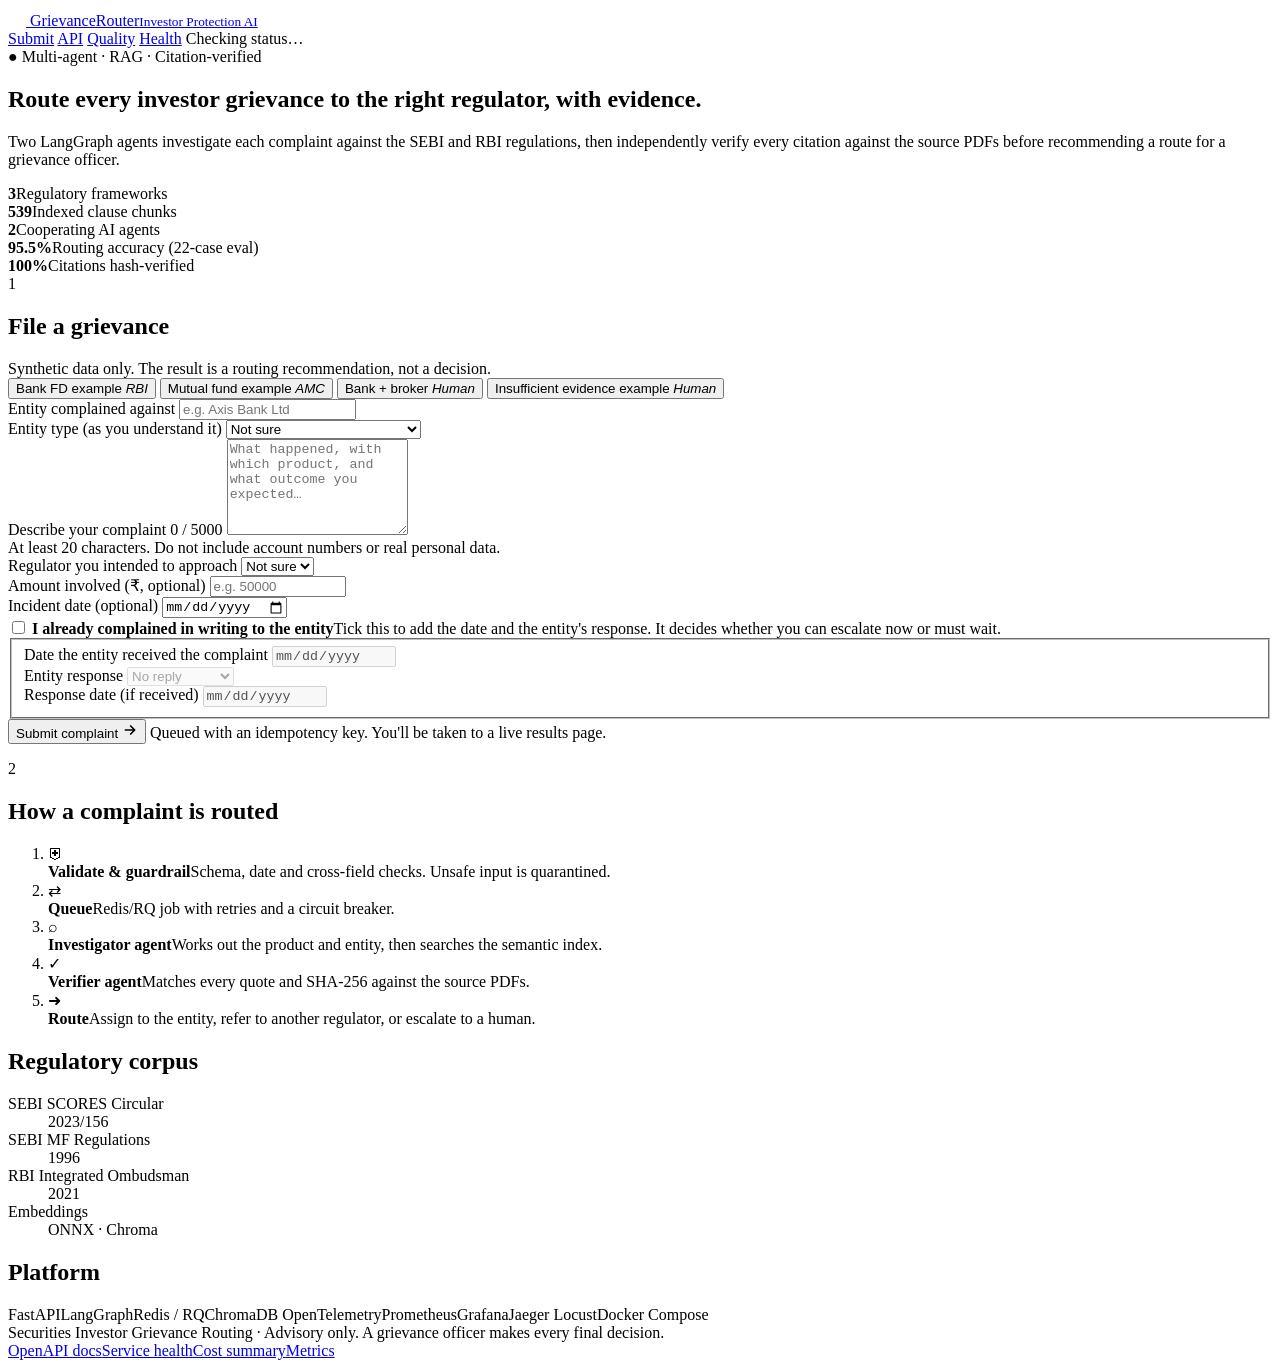
==== commit 23294c50: "feat: orange two-page UI with dedicated result page and local runner - Redesign the submission form " ====
--- a/app/static/index.html
+++ b/app/static/index.html
@@ -1,724 +1,254 @@
 <!doctype html>
 <html lang="en">
 <head>
-  <meta charset="utf-8">
-  <meta name="viewport" content="width=device-width, initial-scale=1">
-  <meta name="theme-color" content="#10263f">
+  <meta charset="utf-8"><meta name="viewport" content="width=device-width,initial-scale=1">
   <title>Investor Grievance Router</title>
-  <style>
-    :root {
-      color-scheme: light;
-      font-family: Inter, ui-sans-serif, system-ui, -apple-system, BlinkMacSystemFont, "Segoe UI", sans-serif;
-      color: #172b43;
-      background: #f3f6f9;
-      font-synthesis: none;
-      text-rendering: optimizeLegibility;
-      --navy: #10263f;
-      --navy-2: #193b5b;
-      --ink: #172b43;
-      --muted: #65768a;
-      --line: #e1e8ef;
-      --surface: #fff;
-      --soft: #f6f9fb;
-      --teal: #087e83;
-      --teal-soft: #e7f5f4;
-      --warning: #8a5b0a;
-      --warning-soft: #fff7e7;
-      --danger: #a53d3d;
-      --danger-soft: #fff0ef;
-      --shadow: 0 12px 34px rgba(16, 38, 63, .065);
-      font-size: 15px;
-      line-height: 1.6;
-    }
-
-    * { box-sizing: border-box; }
-    html { scroll-behavior: smooth; scroll-padding-top: 96px; }
-    body { margin: 0; min-width: 320px; background: #f3f6f9; }
-    button, input, textarea, select { font: inherit; }
-    button, a { -webkit-tap-highlight-color: transparent; }
-    button:focus-visible, a:focus-visible, input:focus-visible, textarea:focus-visible,
-    select:focus-visible, summary:focus-visible {
-      outline: 3px solid rgba(8, 126, 131, .38);
-      outline-offset: 3px;
-    }
-    a { color: inherit; }
-    [hidden] { display: none !important; }
-
-    .topbar {
-      position: sticky;
-      z-index: 10;
-      top: 0;
-      border-bottom: 1px solid rgba(222, 231, 238, .9);
-      background: rgba(255, 255, 255, .96);
-      backdrop-filter: blur(12px);
-    }
-    .topbar-inner {
-      width: min(1160px, calc(100% - 48px));
-      min-height: 76px;
-      margin: 0 auto;
-      display: flex;
-      align-items: center;
-      gap: 30px;
-    }
-    .brand { display: flex; align-items: center; gap: 12px; text-decoration: none; min-width: max-content; }
-    .brand-mark {
-      width: 40px; height: 40px; display: grid; place-items: center;
-      color: #fff; background: var(--navy); border-radius: 12px;
-    }
-    .brand-name { display: block; color: var(--navy); font-size: .98rem; font-weight: 750; letter-spacing: -.025em; line-height: 1.25; }
-    .brand-caption { display: block; color: var(--muted); font-size: .72rem; line-height: 1.35; margin-top: 3px; }
-    .nav { display: flex; align-items: center; gap: 8px; margin-left: auto; }
-    .nav a {
-      padding: 9px 13px; border-radius: 9px; color: #52657a;
-      font-size: .9rem; font-weight: 600; text-decoration: none; transition: background .18s, color .18s;
-    }
-    .nav a:hover, .nav a:focus-visible { color: var(--navy); background: #f0f5f8; }
-    .demo-badge {
-      display: inline-flex; align-items: center; gap: 7px; padding: 7px 10px;
-      border: 1px solid #d5e8e7; border-radius: 999px; background: #f1f8f7;
-      color: #286d70; font-size: .7rem; font-weight: 800; letter-spacing: .075em; white-space: nowrap;
-    }
-    .demo-dot { width: 7px; height: 7px; border-radius: 50%; background: #209a91; }
-
-    .page-shell { width: min(1160px, calc(100% - 48px)); margin: 0 auto; }
-    .hero {
-      position: relative; overflow: hidden; margin: 32px 0 26px; padding: 45px 48px;
-      border-radius: 20px; color: #fff; background: var(--navy);
-      box-shadow: 0 18px 36px rgba(16, 38, 63, .12);
-    }
-    .hero:after {
-      position: absolute; content: ""; width: 300px; height: 300px; right: 7%; top: -190px;
-      border: 1px solid rgba(151, 218, 216, .18); border-radius: 50%;
-      box-shadow: 0 0 0 36px rgba(151, 218, 216, .035), 0 0 0 74px rgba(151, 218, 216, .025);
-      pointer-events: none;
-    }
-    .hero-content { position: relative; z-index: 1; max-width: 760px; }
-    .eyebrow { margin: 0 0 10px; color: #9bd8d5; font-size: .76rem; font-weight: 800; letter-spacing: .12em; text-transform: uppercase; }
-    .hero h1 { margin: 0; max-width: 700px; font-size: clamp(2rem, 4vw, 3.05rem); line-height: 1.13; letter-spacing: -.045em; }
-    .hero-copy { max-width: 640px; margin: 17px 0 24px; color: #d3dfe9; font-size: 1.05rem; }
-    .hero-bottom { display: flex; align-items: center; gap: 20px; flex-wrap: wrap; }
-    .hero-note { margin: 0; max-width: 470px; color: #b7c8d6; font-size: .84rem; }
-    .button {
-      display: inline-flex; align-items: center; justify-content: center; gap: 9px;
-      min-height: 46px; padding: 10px 18px; border: 1px solid transparent; border-radius: 10px;
-      color: #fff; background: var(--teal); font-weight: 700; text-decoration: none; cursor: pointer;
-      transition: background .18s, border-color .18s, transform .18s, box-shadow .18s;
-    }
-    .button:hover:not(:disabled) { background: #076e73; box-shadow: 0 6px 15px rgba(8, 126, 131, .2); transform: translateY(-1px); }
-    .button:disabled { opacity: .68; cursor: wait; }
-    .button-primary { background: #087e83; }
-    .button-secondary { color: var(--navy); background: #fff; border-color: var(--line); }
-    .button-secondary:hover:not(:disabled) { color: var(--navy); background: #f5f8fa; border-color: #b9cad8; box-shadow: none; }
-    .button-hero { color: var(--navy); background: #fff; }
-    .button-hero:hover:not(:disabled) { color: var(--navy); background: #eef7f7; }
-
-    .section-heading { display: flex; align-items: end; justify-content: space-between; gap: 20px; margin: 31px 0 15px; }
-    .section-heading h2 { margin: 0; color: var(--navy); font-size: 1.35rem; letter-spacing: -.025em; }
-    .section-heading p { margin: 4px 0 0; color: var(--muted); font-size: .91rem; }
-    .form-card, .result-card, .about-card {
-      border: 1px solid var(--line); border-radius: 16px; background: var(--surface); box-shadow: var(--shadow);
-    }
-    .form-card { padding: clamp(20px, 4vw, 34px); }
-    .form-section + .form-section { margin-top: 30px; padding-top: 27px; border-top: 1px solid var(--line); }
-    .form-section-head { display: flex; gap: 13px; align-items: flex-start; margin-bottom: 17px; }
-    .section-number {
-      flex: 0 0 auto; display: grid; place-items: center; width: 30px; height: 30px;
-      border-radius: 9px; color: #176f73; background: var(--teal-soft); font-size: .82rem; font-weight: 800;
-    }
-    .form-section h3 { margin: 0; color: var(--navy); font-size: 1.06rem; }
-    .form-section-head p { margin: 3px 0 0; color: var(--muted); font-size: .85rem; }
-    .field + .field { margin-top: 17px; }
-    .field label, .field-label { display: block; margin: 0 0 6px; color: #263d55; font-size: .9rem; font-weight: 700; }
-    .field-hint { display: block; color: var(--muted); font-size: .81rem; font-weight: 400; margin: -1px 0 8px; }
-    .control {
-      display: block; width: 100%; min-height: 46px; padding: 11px 13px;
-      border: 1px solid #cbd6e0; border-radius: 9px; color: var(--ink); background: #fff;
-      transition: border-color .16s, box-shadow .16s;
-    }
-    .control::placeholder { color: #98a7b6; }
-    .control:hover { border-color: #9eb2c2; }
-    .control:focus { outline: none; border-color: #25888a; box-shadow: 0 0 0 3px rgba(8, 126, 131, .12); }
-    textarea.control { min-height: 145px; resize: vertical; }
-    .input-meta { display: flex; justify-content: space-between; gap: 12px; margin-top: 6px; color: var(--muted); font-size: .78rem; }
-    .check-row {
-      display: flex; align-items: flex-start; gap: 11px; width: fit-content; max-width: 100%;
-      color: #263d55; font-size: .91rem; font-weight: 700; cursor: pointer;
-    }
-    .check-row input { flex: 0 0 auto; width: 18px; height: 18px; margin: 3px 0 0; accent-color: var(--teal); }
-    .prior-help { margin: 7px 0 0 29px; color: var(--muted); font-size: .82rem; }
-    .conditional-panel {
-      display: grid; grid-template-rows: 0fr; opacity: 0; margin-top: 0;
-      transition: grid-template-rows .24s ease, opacity .2s ease, margin .24s ease;
-    }
-    .conditional-panel.is-open { grid-template-rows: 1fr; opacity: 1; margin-top: 17px; }
-    .conditional-inner { overflow: hidden; min-height: 0; }
-    .conditional-box { padding: 18px; border: 1px solid #d9e8e8; border-radius: 12px; background: #f6fbfb; }
-    .conditional-title { margin: 0 0 13px; color: #286d70; font-size: .83rem; font-weight: 750; }
-    .conditional-grid { display: grid; grid-template-columns: repeat(2, minmax(0, 1fr)); gap: 14px; }
-    .conditional-grid .field + .field { margin-top: 0; }
-    .sample-intro { margin: -3px 0 14px; color: var(--muted); font-size: .85rem; }
-    .sample-grid { display: grid; grid-template-columns: repeat(3, minmax(0, 1fr)); gap: 12px; }
-    .sample-card {
-      display: flex; align-items: flex-start; gap: 12px; min-height: 92px; padding: 15px;
-      border: 1px solid var(--line); border-radius: 12px; color: var(--ink); background: #fff;
-      text-align: left; cursor: pointer; transition: border-color .16s, background .16s, transform .16s, box-shadow .16s;
-    }
-    .sample-card:hover { border-color: #92bcbb; background: #fbfefe; box-shadow: 0 7px 16px rgba(16, 38, 63, .06); transform: translateY(-2px); }
-    .sample-card:active { transform: translateY(0); }
-    .sample-icon { flex: 0 0 auto; display: grid; place-items: center; width: 34px; height: 34px; border-radius: 10px; color: #176f73; background: var(--teal-soft); }
-    .sample-card strong { display: block; color: var(--navy); font-size: .86rem; line-height: 1.35; }
-    .sample-card small { display: block; margin-top: 5px; color: var(--muted); font-size: .76rem; line-height: 1.45; }
-    .submit-row { display: flex; align-items: center; gap: 17px; margin-top: 25px; padding-top: 22px; border-top: 1px solid var(--line); }
-    .submit-disclaimer { margin: 0; color: var(--muted); font-size: .8rem; }
-    .spinner {
-      width: 17px; height: 17px; border: 2px solid rgba(255,255,255,.48); border-top-color: #fff;
-      border-radius: 50%; animation: spin .75s linear infinite;
-    }
-    @keyframes spin { to { transform: rotate(360deg); } }
-    .status-message {
-      display: flex; align-items: flex-start; gap: 10px; min-height: 0; margin-top: 14px;
-      padding: 0; color: #286d70; font-size: .9rem;
-    }
-    .status-message:not(:empty) { padding: 12px 14px; border: 1px solid #d5e8e7; border-radius: 10px; background: #f1f8f7; }
-    .status-message.is-error { color: var(--danger); }
-    .status-message.is-error:not(:empty) { border-color: #f0d7d4; background: var(--danger-soft); }
-    .status-message.is-loading { color: #315b77; }
-    .status-message.is-loading:not(:empty) { border-color: #dce8f0; background: #f1f6fa; }
-    .status-icon { flex: 0 0 auto; margin-top: 2px; }
-
-    .result-section { margin-top: 34px; }
-    .result-topline { display: flex; align-items: center; justify-content: space-between; gap: 12px; margin-bottom: 15px; }
-    .result-topline h2 { margin: 0; color: var(--navy); font-size: 1.35rem; }
-    .result-run { color: var(--muted); font-size: .78rem; }
-    .result-grid { display: grid; grid-template-columns: repeat(2, minmax(0, 1fr)); gap: 16px; }
-    .result-card { padding: 22px; min-width: 0; }
-    .result-card.wide { grid-column: 1 / -1; }
-    .card-label { display: flex; align-items: center; gap: 9px; margin: 0 0 12px; color: #5b6e82; font-size: .75rem; font-weight: 800; letter-spacing: .075em; text-transform: uppercase; }
-    .card-label .small-icon { color: var(--teal); }
-    .result-card h3 { margin: 0; color: var(--navy); font-size: 1.14rem; letter-spacing: -.02em; }
-    .result-card p { margin: 8px 0 0; color: #455b70; }
-    .route-summary { display: flex; align-items: flex-start; justify-content: space-between; gap: 15px; }
-    .route-summary h3 { font-size: 1.25rem; }
-    .status-pill {
-      flex: 0 0 auto; display: inline-flex; align-items: center; gap: 7px; padding: 6px 10px;
-      border-radius: 999px; color: #28716d; background: #eaf6f2; font-size: .73rem; font-weight: 800;
-    }
-    .status-pill.warning { color: var(--warning); background: var(--warning-soft); }
-    .warning-callout { margin-top: 14px; padding: 12px 14px; border-left: 3px solid #d59927; border-radius: 0 9px 9px 0; color: #76500e; background: var(--warning-soft); font-size: .88rem; font-weight: 650; }
-    .action-card { border-color: #d4e9e7; background: #f3faf9; }
-    .action-card .card-label { color: #28716d; }
-    .action-card p { color: #244e52; font-weight: 600; }
-    .analysis-grid { display: grid; grid-template-columns: repeat(4, minmax(0, 1fr)); gap: 12px; margin: 0; }
-    .analysis-item { min-width: 0; padding: 12px; border-radius: 10px; background: var(--soft); }
-    .analysis-item dt { color: var(--muted); font-size: .75rem; font-weight: 700; }
-    .analysis-item dd { margin: 4px 0 0; color: var(--navy); font-size: .9rem; font-weight: 700; overflow-wrap: anywhere; }
-    .steps-list { list-style: none; counter-reset: step; margin: 0; padding: 0; }
-    .steps-list li { position: relative; display: flex; align-items: flex-start; gap: 13px; padding: 0 0 18px; color: #354d63; }
-    .steps-list li:last-child { padding-bottom: 0; }
-    .steps-list li:before {
-      counter-increment: step; content: counter(step); flex: 0 0 auto; display: grid; place-items: center;
-      width: 27px; height: 27px; border: 1px solid #c9e2e0; border-radius: 50%;
-      color: #176f73; background: #f2faf9; font-size: .77rem; font-weight: 800;
-    }
-    .steps-list li:not(:last-child):after { position: absolute; content: ""; left: 13px; top: 29px; bottom: 1px; border-left: 1px solid #d9e5e9; }
-    .evidence-list { display: grid; gap: 10px; }
-    .evidence-item { overflow: hidden; border: 1px solid var(--line); border-radius: 11px; background: #fff; }
-    .evidence-item[open] { border-color: #cbdedc; }
-    .evidence-item summary { display: flex; align-items: center; gap: 11px; padding: 14px 16px; color: var(--navy); font-size: .9rem; font-weight: 700; cursor: pointer; list-style: none; }
-    .evidence-item summary::-webkit-details-marker { display: none; }
-    .evidence-item summary:after { content: "+"; margin-left: auto; color: var(--teal); font-size: 1.2rem; font-weight: 500; }
-    .evidence-item[open] summary:after { content: "−"; }
-    .evidence-tag { flex: 0 0 auto; padding: 3px 7px; border-radius: 6px; color: #286d70; background: var(--teal-soft); font-size: .69rem; font-weight: 800; }
-    .evidence-body { padding: 0 16px 16px; }
-    .evidence-quote { margin: 0; padding: 13px 15px; border-left: 3px solid #68aaa8; border-radius: 0 8px 8px 0; color: #31495f; background: #f5f9fa; font-family: inherit; font-size: .88rem; white-space: pre-wrap; overflow-wrap: anywhere; }
-    .evidence-meta { display: grid; grid-template-columns: repeat(2, minmax(0, 1fr)); gap: 8px 18px; margin: 13px 0 0; }
-    .evidence-meta div { min-width: 0; }
-    .evidence-meta dt { color: var(--muted); font-size: .72rem; font-weight: 700; }
-    .evidence-meta dd { margin: 2px 0 0; color: #354d63; font-size: .78rem; overflow-wrap: anywhere; }
-    .trace-details { border: 1px solid var(--line); border-radius: 11px; background: #fafcfd; }
-    .trace-details summary { padding: 14px 16px; color: var(--navy); font-size: .9rem; font-weight: 700; cursor: pointer; }
-    .trace-content { padding: 0 16px 16px; }
-    .verification-copy { margin: 0 0 14px; padding: 12px 14px; border-radius: 9px; color: #455b70; background: #f1f5f8; font-size: .87rem; }
-    .trace-list { display: grid; gap: 9px; }
-    .trace-event { padding: 12px; border: 1px solid #e6edf2; border-radius: 9px; background: #fff; }
-    .trace-event strong { color: #286d70; font-size: .78rem; text-transform: capitalize; }
-    .trace-event p { margin: 4px 0 0; font-size: .83rem; }
-    .empty-evidence { margin: 0; padding: 15px; border-radius: 9px; color: var(--muted); background: var(--soft); font-size: .88rem; }
-
-    .about-card { display: grid; grid-template-columns: 1fr auto; gap: 22px; align-items: center; margin: 40px 0 27px; padding: 23px 26px; }
-    .about-card h2 { margin: 0; color: var(--navy); font-size: 1rem; }
-    .about-card p { max-width: 820px; margin: 5px 0 0; color: var(--muted); font-size: .84rem; }
-    .about-links { display: flex; gap: 15px; flex-wrap: wrap; }
-    .about-links a { color: #176f73; font-size: .83rem; font-weight: 700; text-decoration: none; }
-    .about-links a:hover { text-decoration: underline; }
-    .footer { padding: 0 0 28px; color: #78889a; font-size: .76rem; text-align: center; }
-
-    @media (max-width: 820px) {
-      .topbar-inner, .page-shell { width: min(100% - 32px, 700px); }
-      .topbar-inner { min-height: 70px; gap: 12px; flex-wrap: wrap; padding: 11px 0; }
-      .brand { margin-right: auto; }
-      .nav { order: 3; width: 100%; justify-content: center; border-top: 1px solid #edf1f4; padding-top: 7px; }
-      .nav a { flex: 1; text-align: center; }
-      .hero { margin-top: 24px; padding: 36px 32px; }
-      .sample-grid { grid-template-columns: 1fr; }
-      .sample-card { min-height: 74px; }
-      .analysis-grid { grid-template-columns: repeat(2, minmax(0, 1fr)); }
-    }
-    @media (max-width: 560px) {
-      .topbar-inner, .page-shell { width: calc(100% - 28px); }
-      .brand-mark { width: 36px; height: 36px; }
-      .brand-name { font-size: .9rem; }
-      .brand-caption { font-size: .67rem; }
-      .demo-badge { padding: 6px 8px; font-size: .62rem; }
-      .nav { gap: 2px; }
-      .nav a { padding: 7px 5px; font-size: .82rem; }
-      .hero { margin: 17px 0 22px; padding: 30px 22px; border-radius: 15px; }
-      .hero-copy { font-size: .96rem; }
-      .hero-bottom { align-items: flex-start; flex-direction: column; gap: 13px; }
-      .section-heading { align-items: flex-start; flex-direction: column; gap: 2px; }
-      .form-card { padding: 20px 16px; border-radius: 13px; }
-      .conditional-grid, .result-grid { grid-template-columns: 1fr; }
-      .result-card.wide { grid-column: auto; }
-      .result-card { padding: 18px; }
-      .analysis-grid { grid-template-columns: repeat(2, minmax(0, 1fr)); }
-      .route-summary { flex-direction: column; }
-      .submit-row { align-items: flex-start; flex-direction: column; }
-      .submit-row .button { width: 100%; }
-      .about-card { grid-template-columns: 1fr; padding: 20px; }
-      .evidence-meta { grid-template-columns: 1fr; }
-    }
-    @media (prefers-reduced-motion: reduce) {
-      *, *:before, *:after { scroll-behavior: auto !important; animation-duration: .01ms !important; transition-duration: .01ms !important; }
-    }
-  </style>
+  <meta name="description" content="Evidence-grounded multi-agent routing for securities investor grievances.">
+  <link rel="icon" href="data:image/svg+xml,%3Csvg xmlns='http://www.w3.org/2000/svg' viewBox='0 0 32 32'%3E%3Crect width='32' height='32' rx='8' fill='%23f97316'/%3E%3Cpath d='M9 22V10h8a4 4 0 010 8h-8m6 0l5 4' stroke='white' stroke-width='2.6' fill='none' stroke-linecap='round' stroke-linejoin='round'/%3E%3C/svg%3E">
+  <link rel="stylesheet" href="/static/styles.css">
 </head>
 <body>
   <header class="topbar">
-    <div class="topbar-inner">
-      <a class="brand" href="#home" aria-label="Investor Grievance Router home">
-        <span class="brand-mark" aria-hidden="true">
-          <svg width="23" height="23" viewBox="0 0 24 24" fill="none">
-            <path d="M4 19V9.5L12 5l8 4.5V19M8 19v-5h8v5M3 19h18M8 9.5h.01M12 9.5h.01M16 9.5h.01" stroke="currentColor" stroke-width="1.7" stroke-linecap="round" stroke-linejoin="round"/>
-          </svg>
-        </span>
-        <span><span class="brand-name">Investor Grievance Router</span><span class="brand-caption">Intelligent case routing</span></span>
+    <div class="wrap">
+      <a class="logo" href="/">
+        <span class="logo-mark"><svg width="18" height="18" viewBox="0 0 24 24" fill="none" stroke="#fff" stroke-width="2.4" stroke-linecap="round" stroke-linejoin="round"><path d="M12 3l8 4v5c0 5-3.5 8-8 9-4.5-1-8-4-8-9V7l8-4z"/><path d="M8.5 12l2.5 2.5 4.5-5"/></svg></span>
+        <span>GrievanceRouter<small>Investor Protection AI</small></span>
       </a>
-      <nav class="nav" aria-label="Main navigation">
-        <a href="#home">Home</a>
-        <a href="#submit">Submit Complaint</a>
-        <a href="#about">About</a>
+      <nav class="nav">
+        <a href="/" aria-current="page">Submit</a>
+        <a class="hide-sm" href="/docs">API</a>
+        <a class="hide-sm" href="/api/v1/quality/summary">Quality</a>
+        <a class="hide-sm" href="/health">Health</a>
+        <span class="pill" id="health-pill"><span class="dot"></span><span>Checking status…</span></span>
       </nav>
-      <span class="demo-badge"><span class="demo-dot" aria-hidden="true"></span>DEMO ENVIRONMENT</span>
     </div>
   </header>
 
-  <main class="page-shell" id="home">
-    <section class="hero" aria-labelledby="hero-title">
-      <div class="hero-content">
-        <p class="eyebrow">Investor support · intelligent routing</p>
-        <h1 id="hero-title">Investor Grievance Resolution</h1>
-        <p class="hero-copy">AI-powered complaint classification, regulatory evidence retrieval and intelligent grievance routing.</p>
-        <div class="hero-bottom">
-          <a class="button button-hero" href="#submit">
-            Submit a Complaint
-            <svg aria-hidden="true" width="17" height="17" viewBox="0 0 24 24" fill="none"><path d="M5 12h14m-6-6 6 6-6 6" stroke="currentColor" stroke-width="1.8" stroke-linecap="round" stroke-linejoin="round"/></svg>
-          </a>
-          <p class="hero-note">Recommendations are for human review. This is a demonstration environment and is not affiliated with any regulator.</p>
-        </div>
+  <section class="hero">
+    <div class="wrap">
+      <span class="eyebrow">● Multi-agent · RAG · Citation-verified</span>
+      <h1>Route every investor grievance to the <span>right regulator</span>, with evidence.</h1>
+      <p class="lead">Two LangGraph agents investigate each complaint against the SEBI and RBI regulations, then independently verify every citation against the source PDFs before recommending a route for a grievance officer.</p>
+      <div class="stats">
+        <div class="stat"><b>3</b><span>Regulatory frameworks</span></div>
+        <div class="stat"><b data-chunks>539</b><span>Indexed clause chunks</span></div>
+        <div class="stat"><b>2</b><span>Cooperating AI agents</span></div>
+        <div class="stat"><b>95.5%</b><span>Routing accuracy (22-case eval)</span></div>
+        <div class="stat"><b>100%</b><span>Citations hash-verified</span></div>
       </div>
-    </section>
-
-    <section id="submit" aria-labelledby="submit-title">
-      <div class="section-heading">
-        <div>
-          <h2 id="submit-title">Submit a complaint</h2>
-          <p>Share the details below to receive a routing recommendation and supporting evidence.</p>
+    </div>
+  </section>
+
+  <main class="wrap">
+    <div class="grid">
+      <div class="card">
+        <div class="card-h">
+          <span class="step-num">1</span>
+          <div><h2>File a grievance</h2><div class="sub">Synthetic data only. The result is a routing recommendation, not a decision.</div></div>
+        </div>
+        <div class="card-b">
+          <div class="chips" aria-label="Load an example complaint">
+            <button type="button" class="chip" data-demo="fd">Bank FD example <i>RBI</i></button>
+            <button type="button" class="chip" data-demo="mf">Mutual fund example <i>AMC</i></button>
+            <button type="button" class="chip" data-demo="mixed">Bank + broker <i>Human</i></button>
+            <button type="button" class="chip" data-demo="unknown">Insufficient evidence example <i>Human</i></button>
+          </div>
+
+          <form id="complaint-form" novalidate>
+            <div class="row">
+              <div class="field">
+                <label for="entity">Entity complained against</label>
+                <input id="entity" required maxlength="200" placeholder="e.g. Axis Bank Ltd">
+              </div>
+              <div class="field">
+                <label for="entity-type">Entity type (as you understand it)</label>
+                <select id="entity-type">
+                  <option value="unknown">Not sure</option><option value="bank">Bank</option><option value="amc">Asset management company</option>
+                  <option value="broker">Stock broker</option><option value="depository">Depository</option><option value="rta">Registrar / transfer agent</option>
+                  <option value="listed_company">Listed company</option>
+                </select>
+              </div>
+            </div>
+
+            <div class="field">
+              <label for="complaint">Describe your complaint <span class="counter"><span id="count">0</span> / 5000</span></label>
+              <textarea id="complaint" required minlength="20" maxlength="5000" rows="6" placeholder="What happened, with which product, and what outcome you expected…"></textarea>
+              <div class="hint">At least 20 characters. Do not include account numbers or real personal data.</div>
+            </div>
+
+            <div class="row">
+              <div class="field">
+                <label for="regulator">Regulator you intended to approach</label>
+                <select id="regulator"><option value="unknown">Not sure</option><option value="SEBI">SEBI</option><option value="RBI">RBI</option></select>
+              </div>
+              <div class="field">
+                <label for="amount">Amount involved (₹, optional)</label>
+                <input id="amount" type="number" min="0" max="1000000000" step="0.01" placeholder="e.g. 50000">
+              </div>
+            </div>
+            <div class="row">
+              <div class="field">
+                <label for="incident-date">Incident date (optional)</label>
+                <input id="incident-date" type="date" min="1900-01-01">
+              </div>
+              <div></div>
+            </div>
+
+            <label class="toggle" for="approached">
+              <input type="checkbox" id="approached">
+              <span><b>I already complained in writing to the entity</b><span>Tick this to add the date and the entity's response. It decides whether you can escalate now or must wait.</span></span>
+            </label>
+
+            <fieldset id="prior-details" disabled>
+              <div class="row">
+                <div class="field">
+                  <label for="prior-date">Date the entity received the complaint</label>
+                  <input id="prior-date" type="date" min="1900-01-01">
+                </div>
+                <div class="field">
+                  <label for="reply">Entity response</label>
+                  <select id="reply"><option value="none">No reply</option><option value="pending">Pending</option><option value="rejected">Rejected</option><option value="unsatisfactory">Unsatisfactory</option><option value="resolved">Resolved</option></select>
+                </div>
+              </div>
+              <div class="row">
+                <div class="field">
+                  <label for="reply-date">Response date (if received)</label>
+                  <input id="reply-date" type="date" min="1900-01-01">
+                </div>
+                <div></div>
+              </div>
+            </fieldset>
+
+            <div class="actions">
+              <button id="submit" class="btn btn-primary" type="submit">
+                Submit complaint
+                <svg width="16" height="16" viewBox="0 0 24 24" fill="none" stroke="currentColor" stroke-width="2.5" stroke-linecap="round" stroke-linejoin="round"><path d="M5 12h14M13 6l6 6-6 6"/></svg>
+              </button>
+              <span class="fine">Queued with an idempotency key. You'll be taken to a live results page.</span>
+            </div>
+            <p id="status" role="status" aria-live="polite"></p>
+          </form>
         </div>
       </div>
 
-      <form class="form-card" id="complaint-form" novalidate>
-        <section class="form-section" aria-labelledby="details-title">
-          <div class="form-section-head">
-            <span class="section-number" aria-hidden="true">01</span>
-            <div><h3 id="details-title">Complaint details</h3><p>Tell us which entity is involved and what happened.</p></div>
-          </div>
-          <div class="field">
-            <label for="entity">Entity name <span aria-hidden="true">*</span></label>
-            <span class="field-hint" id="entity-hint">Enter the bank, investment provider or other entity you contacted.</span>
-            <input class="control" id="entity" name="entity_name" required maxlength="200" value="Example Bank Ltd" aria-describedby="entity-hint">
-          </div>
-          <div class="field">
-            <label for="complaint">Complaint description <span aria-hidden="true">*</span></label>
-            <span class="field-hint" id="complaint-hint">Include the product, issue and outcome you are seeking. Do not include passwords or sensitive account credentials.</span>
-            <textarea class="control" id="complaint" name="complaint_text" required minlength="20" maxlength="5000" rows="6" aria-describedby="complaint-hint character-count" placeholder="Describe what happened, when it happened, and how the entity responded."></textarea>
-            <div class="input-meta"><span>At least 20 characters</span><span id="character-count" aria-live="polite">0 / 5,000</span></div>
-          </div>
-        </section>
-
-        <section class="form-section" aria-labelledby="prior-title">
-          <div class="form-section-head">
-            <span class="section-number" aria-hidden="true">02</span>
-            <div><h3 id="prior-title">Previous complaint information</h3><p>Let us know if you have already contacted the entity in writing.</p></div>
-          </div>
-          <label class="check-row" for="approached">
-            <input type="checkbox" id="approached" name="approached_entity_first" aria-controls="prior-panel" aria-expanded="false">
-            <span>I have already submitted a written complaint to this entity.</span>
-          </label>
-          <p class="prior-help">Select this option to add the complaint date and any response details.</p>
-          <div class="conditional-panel" id="prior-panel" aria-hidden="true">
-            <div class="conditional-inner">
-              <fieldset class="conditional-box" id="prior-details" disabled>
-                <legend class="conditional-title">Details of your earlier complaint</legend>
-                <div class="conditional-grid">
-                  <div class="field">
-                    <label for="prior-date">Complaint received date</label>
-                    <span class="field-hint" id="prior-date-hint">When the entity received your written complaint, if known.</span>
-                    <input class="control" id="prior-date" name="entity_complaint_date" type="date" min="1900-01-01" aria-describedby="prior-date-hint">
-                  </div>
-                  <div class="field">
-                    <label for="reply">Entity response status</label>
-                    <span class="field-hint">Choose the closest current status.</span>
-                    <select class="control" id="reply" name="entity_response">
-                      <option value="none">No reply</option><option value="pending">Pending</option><option value="rejected">Rejected</option><option value="unsatisfactory">Unsatisfactory</option><option value="resolved">Resolved</option>
-                    </select>
-                  </div>
-                  <div class="field">
-                    <label for="reply-date">Response date</label>
-                    <span class="field-hint">If the entity has responded, when did you receive it?</span>
-                    <input class="control" id="reply-date" name="entity_response_date" type="date" min="1900-01-01">
-                  </div>
-                </div>
-              </fieldset>
-            </div>
-          </div>
-        </section>
-
-        <section class="form-section" aria-labelledby="samples-title">
-          <div class="form-section-head">
-            <span class="section-number" aria-hidden="true">03</span>
-            <div><h3 id="samples-title">Try a sample complaint</h3><p>Load an included example into the form. You can edit it before submitting.</p></div>
-          </div>
-          <p class="sample-intro">Examples use synthetic complaint details.</p>
-          <div class="sample-grid">
-            <button class="sample-card" type="button" data-demo="fd" aria-label="Bank FD example">
-              <span class="sample-icon" aria-hidden="true"><svg width="18" height="18" viewBox="0 0 24 24" fill="none"><path d="M4 19V9.5L12 5l8 4.5V19M8 19v-5h8v5M3 19h18" stroke="currentColor" stroke-width="1.7" stroke-linecap="round" stroke-linejoin="round"/></svg></span>
-              <span><strong>Bank fixed deposit</strong><small>Interest credited differs from what was promised.</small></span>
-            </button>
-            <button class="sample-card" type="button" data-demo="mf">
-              <span class="sample-icon" aria-hidden="true"><svg width="18" height="18" viewBox="0 0 24 24" fill="none"><path d="M4 18V6m0 12h16M8 15l4-4 3 2 5-6M16 7h4v4" stroke="currentColor" stroke-width="1.7" stroke-linecap="round" stroke-linejoin="round"/></svg></span>
-              <span><strong>Mutual fund redemption</strong><small>Redemption proceeds have not been paid.</small></span>
-            </button>
-            <button class="sample-card" type="button" data-demo="unknown">
-              <span class="sample-icon" aria-hidden="true"><svg width="18" height="18" viewBox="0 0 24 24" fill="none"><circle cx="12" cy="12" r="9" stroke="currentColor" stroke-width="1.7"/><path d="M9.6 9a2.5 2.5 0 1 1 4.4 1.6c-1.1 1.1-2 1.3-2 3m0 3h.01" stroke="currentColor" stroke-width="1.7" stroke-linecap="round"/></svg></span>
-              <span><strong>Insufficient evidence</strong><small>See how an unclear complaint is routed.</small></span>
-            </button>
-          </div>
-        </section>
-
-        <div class="submit-row">
-          <button class="button button-primary" id="submit-button" type="submit">
-            <span id="submit-button-label">Submit complaint</span>
-            <svg aria-hidden="true" width="17" height="17" viewBox="0 0 24 24" fill="none"><path d="M5 12h14m-6-6 6 6-6 6" stroke="currentColor" stroke-width="1.8" stroke-linecap="round" stroke-linejoin="round"/></svg>
-          </button>
-          <p class="submit-disclaimer">Your complaint is analyzed to suggest a possible route; it is not filed with an authority.</p>
-        </div>
-        <div class="status-message" id="status" role="status" aria-live="polite" aria-atomic="true"></div>
-      </form>
-    </section>
-
-    <section class="result-section" id="result-section" aria-labelledby="result-title" hidden>
-      <div class="result-topline">
-        <h2 id="result-title">Complaint analysis</h2>
-        <span class="result-run" id="result-run"></span>
-      </div>
-      <div class="result-grid" id="result"></div>
-    </section>
-
-    <section class="about-card" id="about" aria-labelledby="about-title">
-      <div>
-        <h2 id="about-title">About this demonstration</h2>
-        <p>This tool uses AI-assisted classification and retrieved regulatory material to prepare routing recommendations for human review. It does not submit complaints, provide legal advice, or represent any regulator. Please avoid entering personal or sensitive account information.</p>
-      </div>
-      <nav class="about-links" aria-label="Service information">
-        <a href="/docs">API documentation</a>
-        <a href="/health">Service health</a>
-      </nav>
-    </section>
-    <footer class="footer">Investor Grievance Router · Demonstration environment</footer>
+      <aside class="side">
+        <div class="card">
+          <div class="card-h"><span class="step-num">2</span><div><h2>How a complaint is routed</h2></div></div>
+          <div class="card-b">
+            <ol class="flow">
+              <li><span class="ic">⛨</span><div><b>Validate & guardrail</b><span>Schema, date and cross-field checks. Unsafe input is quarantined.</span></div></li>
+              <li><span class="ic">⇄</span><div><b>Queue</b><span>Redis/RQ job with retries and a circuit breaker.</span></div></li>
+              <li><span class="ic">⌕</span><div><b>Investigator agent</b><span>Works out the product and entity, then searches the semantic index.</span></div></li>
+              <li><span class="ic">✓</span><div><b>Verifier agent</b><span>Matches every quote and SHA-256 against the source PDFs.</span></div></li>
+              <li><span class="ic">➜</span><div><b>Route</b><span>Assign to the entity, refer to another regulator, or escalate to a human.</span></div></li>
+            </ol>
+          </div>
+        </div>
+
+        <div class="card">
+          <div class="card-h"><h2>Regulatory corpus</h2></div>
+          <div class="card-b">
+            <dl class="kv">
+              <dt>SEBI SCORES Circular</dt><dd>2023/156</dd>
+              <dt>SEBI MF Regulations</dt><dd>1996</dd>
+              <dt>RBI Integrated Ombudsman</dt><dd>2021</dd>
+              <dt>Embeddings</dt><dd>ONNX · Chroma</dd>
+            </dl>
+          </div>
+        </div>
+
+        <div class="card">
+          <div class="card-h"><h2>Platform</h2></div>
+          <div class="card-b tags">
+            <span class="tag">FastAPI</span><span class="tag">LangGraph</span><span class="tag">Redis / RQ</span><span class="tag">ChromaDB</span>
+            <span class="tag">OpenTelemetry</span><span class="tag">Prometheus</span><span class="tag">Grafana</span><span class="tag">Jaeger</span>
+            <span class="tag">Locust</span><span class="tag">Docker Compose</span>
+          </div>
+        </div>
+      </aside>
+    </div>
   </main>
 
+  <footer>
+    <div class="wrap">
+      <span>Securities Investor Grievance Routing · Advisory only. A grievance officer makes every final decision.</span>
+      <nav><a href="/docs">OpenAPI docs</a><a href="/health">Service health</a><a href="/api/v1/costs/summary">Cost summary</a><a href="/metrics">Metrics</a></nav>
+    </div>
+  </footer>
+
+  <script src="/static/common.js"></script>
   <script>
-    const $ = id => document.getElementById(id);
     const demos = {
-      fd: ["Example Bank Ltd", "I invested in a fixed deposit through my bank's app. The interest credited is lower than what I was promised. I want to complain to SEBI."],
-      mf: ["Example AMC", "My mutual fund redemption proceeds haven't been paid for 3 weeks."],
-      unknown: ["Example Insurance", "My health insurance claim was rejected and I need help raising a complaint."]
+      fd: {entity: 'Example Bank Ltd', type: 'bank', regulator: 'SEBI', text: "I invested in a fixed deposit through my bank's app. The interest credited is lower than what I was promised. I want to complain to SEBI."},
+      mf: {entity: 'Example AMC', type: 'amc', regulator: 'SEBI', text: "My mutual fund redemption proceeds haven't been paid for 3 weeks."},
+      mixed: {entity: 'Zerodha & ICICI Bank', type: 'unknown', regulator: 'unknown', text: 'My bank debited money via UPI that failed to reach the broker, and the stock broker also executed an unauthorized trade.'},
+      unknown: {entity: 'Example Insurance', type: 'unknown', regulator: 'unknown', text: 'My health insurance claim was rejected and I need help raising a complaint.'},
     };
+    const today = () => { const n = new Date(); return `${n.getFullYear()}-${String(n.getMonth()+1).padStart(2,'0')}-${String(n.getDate()).padStart(2,'0')}`; };
 
     function syncPriorDetails() {
       const approached = $('approached').checked;
       $('prior-details').disabled = !approached;
-      $('prior-panel').classList.toggle('is-open', approached);
-      $('prior-panel').setAttribute('aria-hidden', String(!approached));
-      $('approached').setAttribute('aria-expanded', String(approached));
-      if (!approached) {
-        $('prior-date').value = '';
-        $('reply').value = 'none';
-        $('reply-date').value = '';
-      }
+      if (!approached) { $('prior-date').value = ''; $('reply').value = 'none'; $('reply-date').value = ''; }
       validateDates();
     }
-
     function validateDates() {
-      const now = new Date();
-      const today = `${now.getFullYear()}-${String(now.getMonth() + 1).padStart(2, '0')}-${String(now.getDate()).padStart(2, '0')}`;
-      for (const id of ['prior-date', 'reply-date']) {
-        const input = $(id);
-        input.max = today;
-        input.setCustomValidity('');
-        if (input.value && (input.value < '1900-01-01' || input.value > today)) {
-          input.setCustomValidity('Enter a date between 1 January 1900 and today.');
-        }
+      const max = today();
+      for (const id of ['incident-date', 'prior-date', 'reply-date']) {
+        const input = $(id); input.max = max; input.setCustomValidity('');
+        if (input.value && (input.value < '1900-01-01' || input.value > max)) input.setCustomValidity('Enter a date between 1 January 1900 and today.');
       }
-      const prior = $('prior-date').value;
-      const reply = $('reply-date').value;
-      if (reply && !prior) {
-        $('reply-date').setCustomValidity('Enter the date the entity received your complaint before adding a response date.');
-      } else if (prior && reply && reply < prior) {
-        $('reply-date').setCustomValidity('The response date cannot be before the complaint date.');
+      const incident = $('incident-date').value, prior = $('prior-date').value, reply = $('reply-date').value;
+      if (prior && incident && prior < incident) $('prior-date').setCustomValidity('The complaint date cannot be before the incident date.');
+      if (reply && !prior) $('reply-date').setCustomValidity('Enter the date the entity received your complaint before adding a response date.');
+      else if (prior && reply && reply < prior) $('reply-date').setCustomValidity('The response date cannot be before the complaint date.');
+    }
+    function count() { $('count').textContent = $('complaint').value.length; }
+    function preset(key) {
+      const d = demos[key];
+      $('entity').value = d.entity; $('entity-type').value = d.type; $('regulator').value = d.regulator; $('complaint').value = d.text;
+      $('amount').value = ''; $('incident-date').value = ''; $('approached').checked = false;
+      syncPriorDetails(); count(); $('status').textContent = ''; $('status').className = '';
+    }
+
+    $('approached').addEventListener('change', syncPriorDetails);
+    for (const id of ['incident-date', 'prior-date', 'reply-date']) $(id).addEventListener('input', validateDates);
+    $('complaint').addEventListener('input', count);
+    document.querySelectorAll('[data-demo]').forEach(b => b.onclick = () => preset(b.dataset.demo));
+    preset('fd');
+
+    $('complaint-form').onsubmit = async event => {
+      event.preventDefault();
+      validateDates();
+      const form = $('complaint-form');
+      if (!form.checkValidity()) {
+        const bad = form.querySelector(':invalid');
+        $('status').className = 'error'; $('status').textContent = bad.validationMessage; bad.focus();
+        return;
       }
-    }
-
-    function updateCharacterCount() {
-      $('character-count').textContent = `${$('complaint').value.length.toLocaleString()} / 5,000`;
-    }
-
-    $('approached').addEventListener('change', syncPriorDetails);
-    for (const id of ['prior-date', 'reply-date']) $(id).addEventListener('input', validateDates);
-    $('complaint').addEventListener('input', updateCharacterCount);
-    $('complaint-form').addEventListener('invalid', event => {
-      setStatus(event.target.validationMessage, 'error');
-    }, true);
-
-    function preset(key, focusComplaint = true) {
-      [$('entity').value, $('complaint').value] = demos[key];
-      $('approached').checked = false;
-      syncPriorDetails();
-      updateCharacterCount();
-      clearStatus();
-      $('entity').dispatchEvent(new Event('input', { bubbles: true }));
-      if (focusComplaint) $('complaint').focus();
-    }
-    document.querySelectorAll('[data-demo]').forEach(button => button.addEventListener('click', () => preset(button.dataset.demo)));
-
-    function element(tag, className, text) {
-      const node = document.createElement(tag);
-      if (className) node.className = className;
-      if (text !== undefined) node.textContent = text;
-      return node;
-    }
-    function appendText(parent, tag, className, text) {
-      const node = element(tag, className, text);
-      parent.appendChild(node);
-      return node;
-    }
-    function formatValue(value) {
-      return String(value).replaceAll('_', ' ');
-    }
-    function addCard(parent, label, title, copy, options = {}) {
-      const card = element('article', `result-card${options.className ? ` ${options.className}` : ''}`);
-      const heading = appendText(card, 'p', 'card-label', label);
-      if (options.icon) heading.prepend(element('span', 'small-icon', options.icon));
-      if (title !== null && title !== undefined) appendText(card, 'h3', '', title);
-      if (copy !== null && copy !== undefined) appendText(card, 'p', '', copy);
-      parent.appendChild(card);
-      return card;
-    }
-    function addMetadata(parent, label, value) {
-      const entry = element('div');
-      appendText(entry, 'dt', '', label);
-      appendText(entry, 'dd', '', value);
-      parent.appendChild(entry);
-    }
-    function render(result, runId) {
-      const root = $('result');
-      root.replaceChildren();
-
-      const needsHumanReview = Boolean(result.uncertain) || result.routing === 'escalate_to_human' || result.reliability_status === 'degraded';
-      const routeCard = addCard(root, 'Routing recommendation', null, null);
-      const routeSummary = element('div', 'route-summary');
-      const routeInfo = element('div');
-      appendText(routeInfo, 'h3', '', result.target_authority);
-      appendText(routeInfo, 'p', '', formatValue(result.routing));
-      routeSummary.appendChild(routeInfo);
-      const pill = element('span', `status-pill${needsHumanReview ? ' warning' : ''}`, needsHumanReview ? 'Human review required' : 'Recommendation');
-      routeSummary.appendChild(pill);
-      routeCard.appendChild(routeSummary);
-      if (needsHumanReview) {
-        appendText(routeCard, 'div', 'warning-callout', 'This result is uncertain or requires escalation. Treat it as a preliminary recommendation and have a human reviewer assess the complaint before taking action.');
-      }
-
-      addCard(root, 'Immediate action', null, result.immediate_action, { className: 'action-card' });
-
-      const analysis = addCard(root, 'Complaint analysis', null, null);
-      const analysisGrid = element('dl', 'analysis-grid');
-      addMetadata(analysisGrid, 'Product', result.product);
-      addMetadata(analysisGrid, 'Entity type', result.entity_type);
-      addMetadata(analysisGrid, 'Eligibility', formatValue(result.eligibility));
-      addMetadata(analysisGrid, 'Routing', formatValue(result.routing));
-      analysis.appendChild(analysisGrid);
-
-      addCard(root, 'AI reasoning', null, result.rationale);
-
-      const stepsCard = addCard(root, 'Recommended next steps', null, null, { className: 'wide' });
-      const steps = element('ol', 'steps-list');
-      result.next_steps.forEach(step => appendText(steps, 'li', '', step));
-      stepsCard.appendChild(steps);
-
-      const evidenceCard = addCard(root, 'Regulatory evidence', null, null, { className: 'wide' });
-      if (result.regulatory_citations.length) {
-        const evidenceList = element('div', 'evidence-list');
-        result.regulatory_citations.forEach(citation => {
-          const item = element('details', 'evidence-item');
-          const summary = element('summary');
-          summary.appendChild(element('span', 'evidence-tag', `§ ${citation.section}`));
-          summary.appendChild(element('span', '', `${citation.document_id} · PDF page ${citation.page}`));
-          item.appendChild(summary);
-          const body = element('div', 'evidence-body');
-          appendText(body, 'blockquote', 'evidence-quote', citation.quote);
-          const metadata = element('dl', 'evidence-meta');
-          addMetadata(metadata, 'Document', citation.document_title);
-          addMetadata(metadata, 'Filename', citation.filename);
-          addMetadata(metadata, 'Chunk ID', citation.chunk_id);
-          addMetadata(metadata, 'SHA-256', citation.sha256);
-          body.appendChild(metadata);
-          item.appendChild(body);
-          evidenceList.appendChild(item);
-        });
-        evidenceCard.appendChild(evidenceList);
-      } else {
-        appendText(evidenceCard, 'p', 'empty-evidence', 'No regulatory citations were returned for this recommendation.');
-      }
-
-      const traceCard = addCard(root, 'Agent workflow', null, null, { className: 'wide' });
-      const trace = element('details', 'trace-details');
-      appendText(trace, 'summary', '', 'Investigator and verifier activity');
-      const traceContent = element('div', 'trace-content');
-      appendText(traceContent, 'p', 'verification-copy', result.verification);
-      if (result.agent_trace.length) {
-        const traceList = element('div', 'trace-list');
-        result.agent_trace.forEach(event => {
-          const traceEvent = element('article', 'trace-event');
-          appendText(traceEvent, 'strong', '', `${event.agent} · ${event.action}`);
-          appendText(traceEvent, 'p', '', event.detail);
-          traceList.appendChild(traceEvent);
-        });
-        traceContent.appendChild(traceList);
-      } else {
-        appendText(traceContent, 'p', 'empty-evidence', 'No agent trace was returned.');
-      }
-      trace.appendChild(traceContent);
-      traceCard.appendChild(trace);
-
-      $('result-run').textContent = runId ? `Run ${runId}` : '';
-      $('result-section').hidden = false;
-    }
-
-    function validationMessage(detail) {
-      if (typeof detail === 'string') return detail;
-      const labels = { entity_complaint_date: 'Complaint date', entity_response_date: 'Response date', incident_date: 'Incident date', complaint_text: 'Complaint', entity_name: 'Entity name' };
-      if (Array.isArray(detail)) return detail.map(error => {
-        const field = (error.loc || []).filter(part => part !== 'body').pop();
-        const label = labels[field] || field;
-        return (label ? `${label}: ` : '') + (error.msg || 'Check your input').replace(/^Value error, /, '');
-      }).join('\n');
-      return 'Unable to submit the complaint. Please check your input and try again.';
-    }
-    async function json(url, options) {
-      const response = await fetch(url, options);
-      let body;
-      try {
-        body = await response.json();
-      } catch {
-        throw Error(response.ok ? 'The server returned an unreadable response. Please try again.' : `Request failed (${response.status}). Please try again.`);
-      }
-      if (!response.ok) throw Error(validationMessage(body.detail));
-      return body;
-    }
-    function setStatus(message, state) {
-      const status = $('status');
-      status.className = `status-message${state ? ` is-${state}` : ''}`;
-      status.replaceChildren();
-      if (state === 'loading') {
-        status.appendChild(element('span', 'spinner status-icon'));
-      } else if (state === 'error') {
-        status.appendChild(element('span', 'status-icon', '!'));
-      }
-      status.appendChild(element('span', '', message));
-    }
-    function clearStatus() {
-      $('status').className = 'status-message';
-      $('status').replaceChildren();
-    }
-    let submissionInProgress = false;
-    $('complaint-form').addEventListener('submit', async event => {
-      event.preventDefault();
-      if (submissionInProgress) return;
-      validateDates();
-      if (!$('complaint-form').reportValidity()) return;
-
-      submissionInProgress = true;
-      const submitButton = $('submit-button');
-      submitButton.disabled = true;
-      submitButton.setAttribute('aria-busy', 'true');
-      $('submit-button-label').textContent = 'Analyzing complaint';
-      $('result-section').hidden = true;
-      clearStatus();
-
+      $('submit').disabled = true; $('status').className = ''; $('status').textContent = 'Submitting…';
       try {
         const payload = {
-          complaint_text: $('complaint').value,
-          entity_name: $('entity').value,
-          approached_entity_first: $('approached').checked
+          complaint_text: $('complaint').value, entity_name: $('entity').value,
+          entity_type_claimed: $('entity-type').value, named_regulator: $('regulator').value,
+          approached_entity_first: $('approached').checked,
         };
+        if ($('amount').value !== '') payload.amount_involved_inr = Number($('amount').value);
+        if ($('incident-date').value) payload.incident_date = $('incident-date').value;
         if (payload.approached_entity_first) {
           payload.entity_response = $('reply').value;
           if ($('prior-date').value) payload.entity_complaint_date = $('prior-date').value;
           if ($('reply-date').value) payload.entity_response_date = $('reply-date').value;
         }
-        setStatus('Submitting your complaint for analysis…', 'loading');
-        const job = await json('/api/v1/grievances', {
-          method: 'POST',
-          headers: { 'Content-Type': 'application/json' },
-          body: JSON.stringify(payload)
-        });
-        const deadline = Date.now() + 240000;
-        while (Date.now() < deadline) {
-          const state = await json(job.status_url);
-          setStatus(`Run ${job.run_id}: ${state.status}`, 'loading');
-          if (state.status === 'finished') {
-            render(await json(job.result_url), job.run_id);
-            setStatus('Analysis complete. Review the recommendation and evidence below.', 'success');
-            $('result-section').scrollIntoView({ behavior: 'smooth', block: 'start' });
-            return;
-          }
-          if (['failed', 'stopped', 'canceled'].includes(state.status)) throw Error(state.error || 'Processing failed');
-          await new Promise(resolve => setTimeout(resolve, 1000));
-        }
-        throw Error(`Polling timed out. Check the run status at ${job.status_url}`);
+        const key = (crypto.randomUUID ? crypto.randomUUID() : String(Date.now()) + Math.random());
+        const job = await json('/api/v1/grievances', {method: 'POST', headers: {'Content-Type': 'application/json', 'Idempotency-Key': key}, body: JSON.stringify(payload)});
+        storage('submission:' + job.run_id, {...payload, submitted_at: new Date().toISOString()});
+        location.href = '/result?run=' + encodeURIComponent(job.run_id);
       } catch (error) {
-        setStatus(error instanceof Error ? error.message : 'Unable to submit the complaint. Please try again.', 'error');
-      } finally {
-        submissionInProgress = false;
-        submitButton.disabled = false;
-        submitButton.removeAttribute('aria-busy');
-        $('submit-button-label').textContent = 'Submit complaint';
+        $('status').className = 'error'; $('status').textContent = error.message;
+        $('submit').disabled = false;
       }
-    });
-
-    syncPriorDetails();
-    updateCharacterCount();
-    preset('fd', false);
+    };
   </script>
 </body>
 </html>
